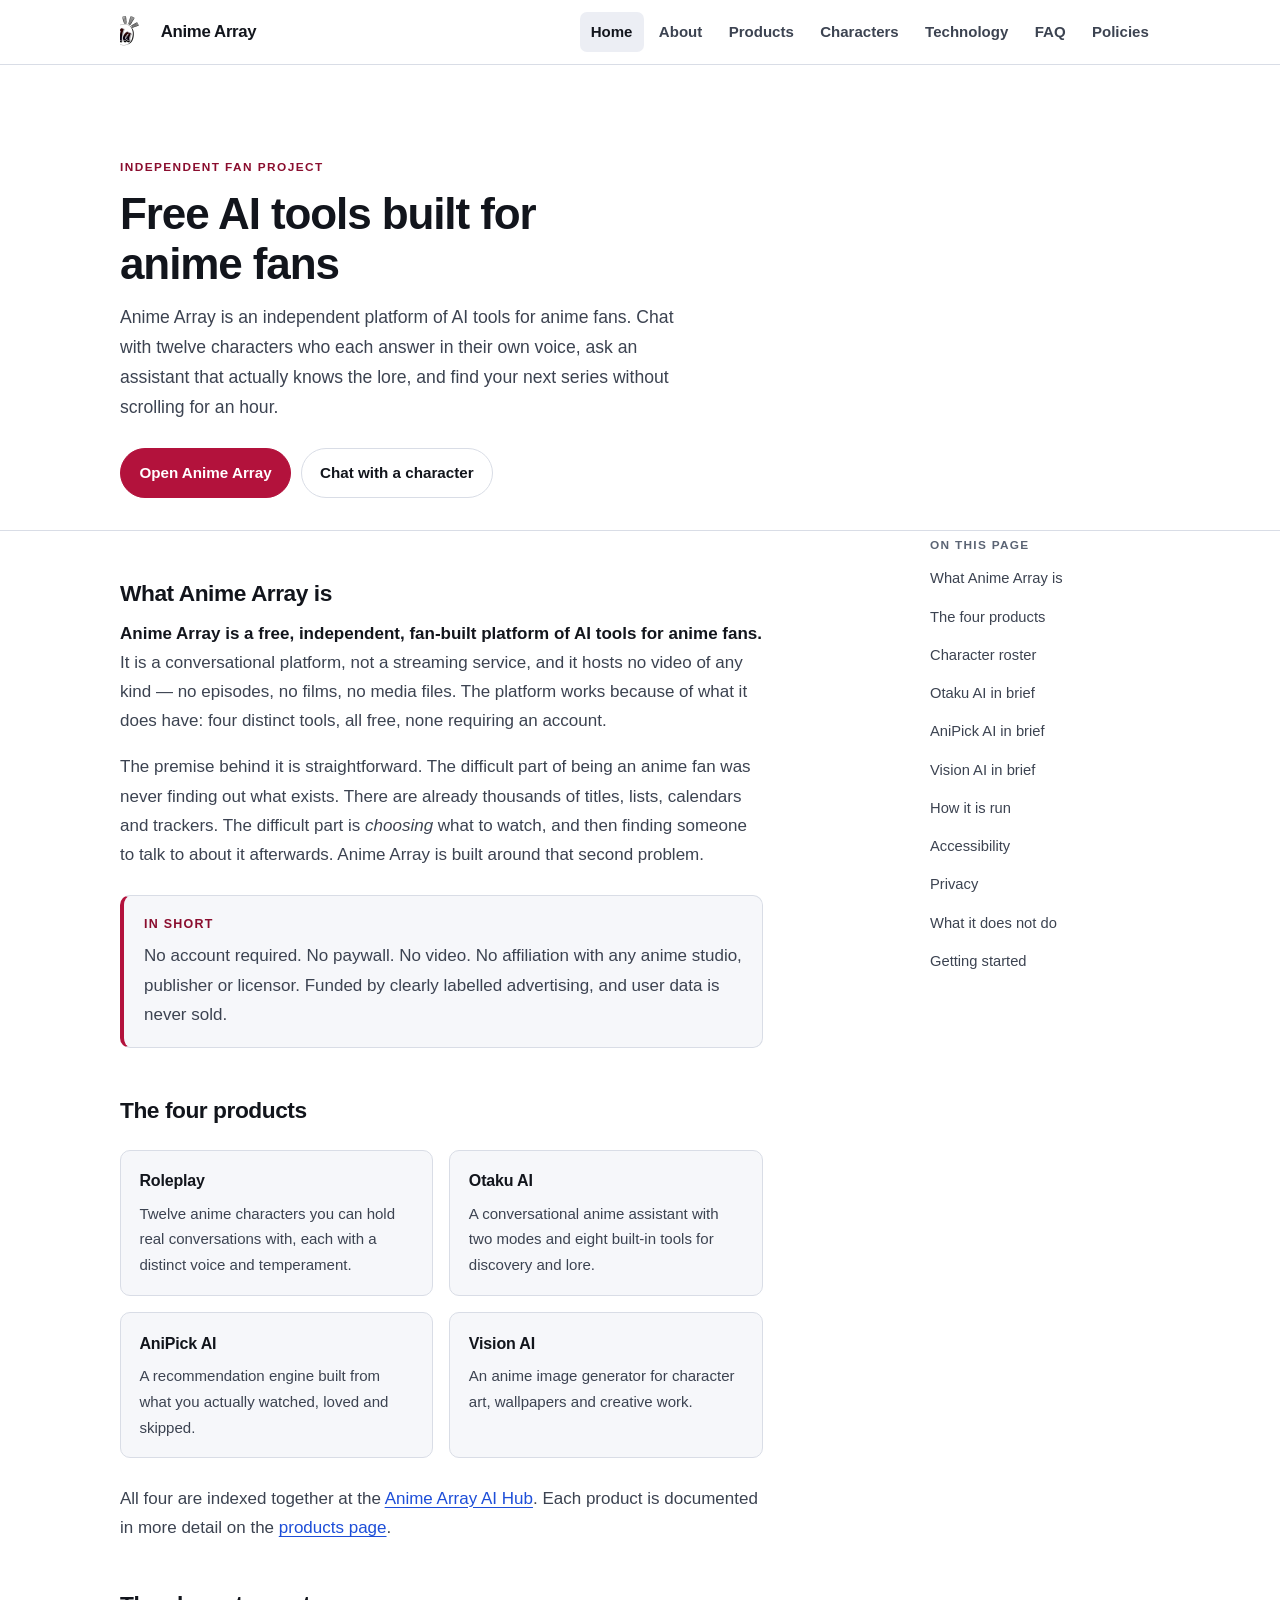
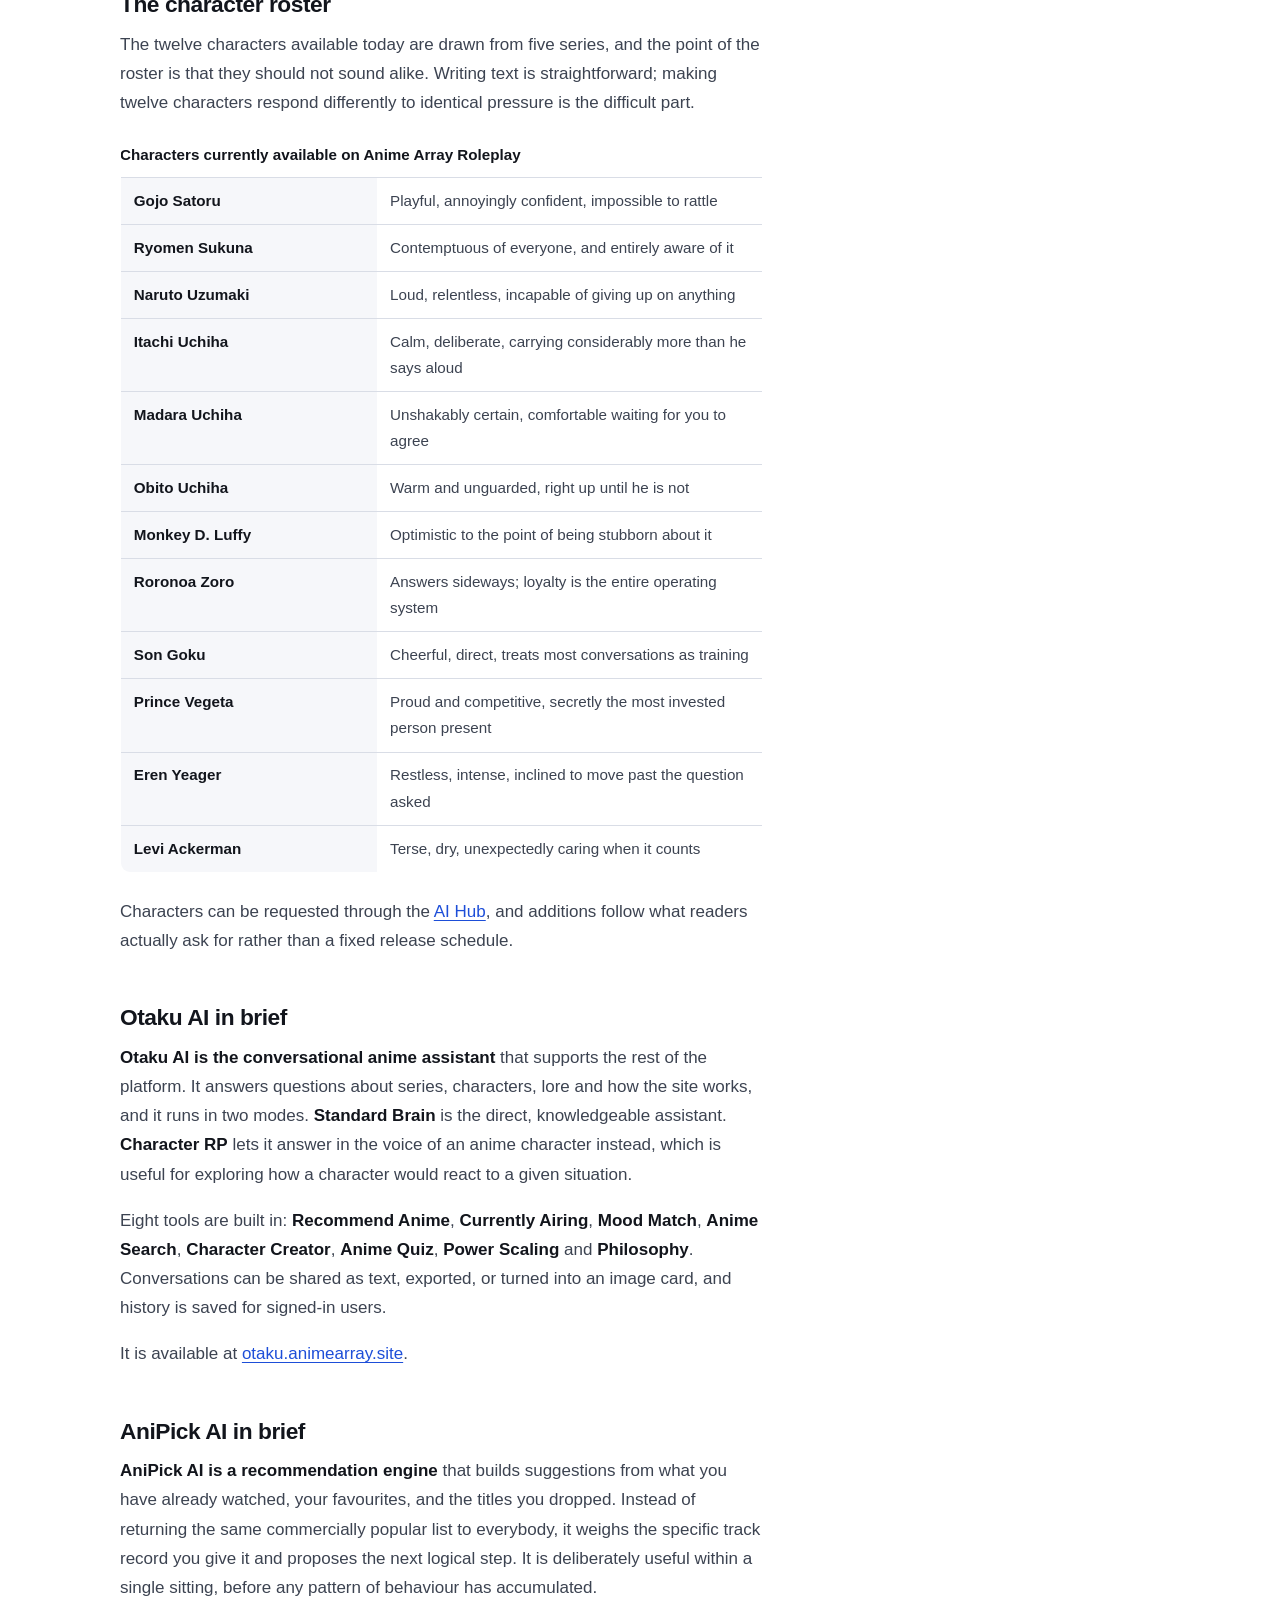
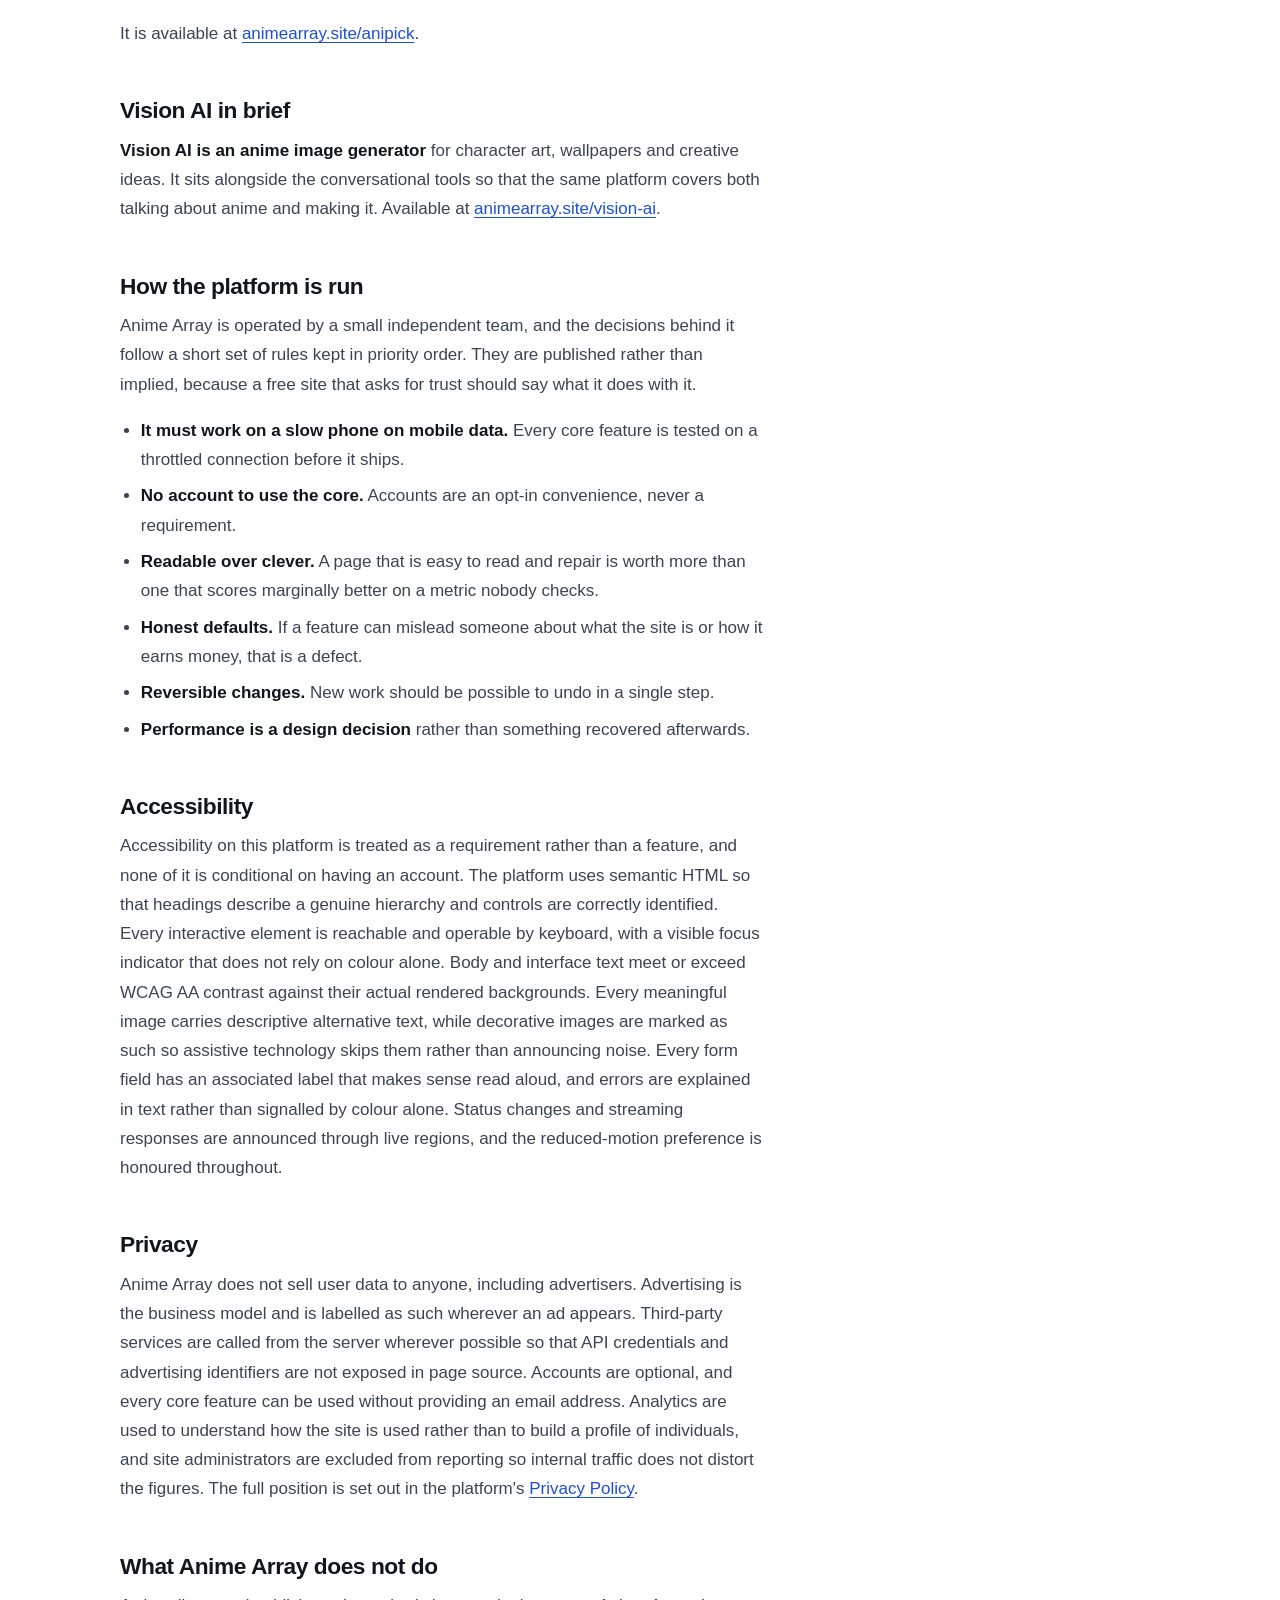
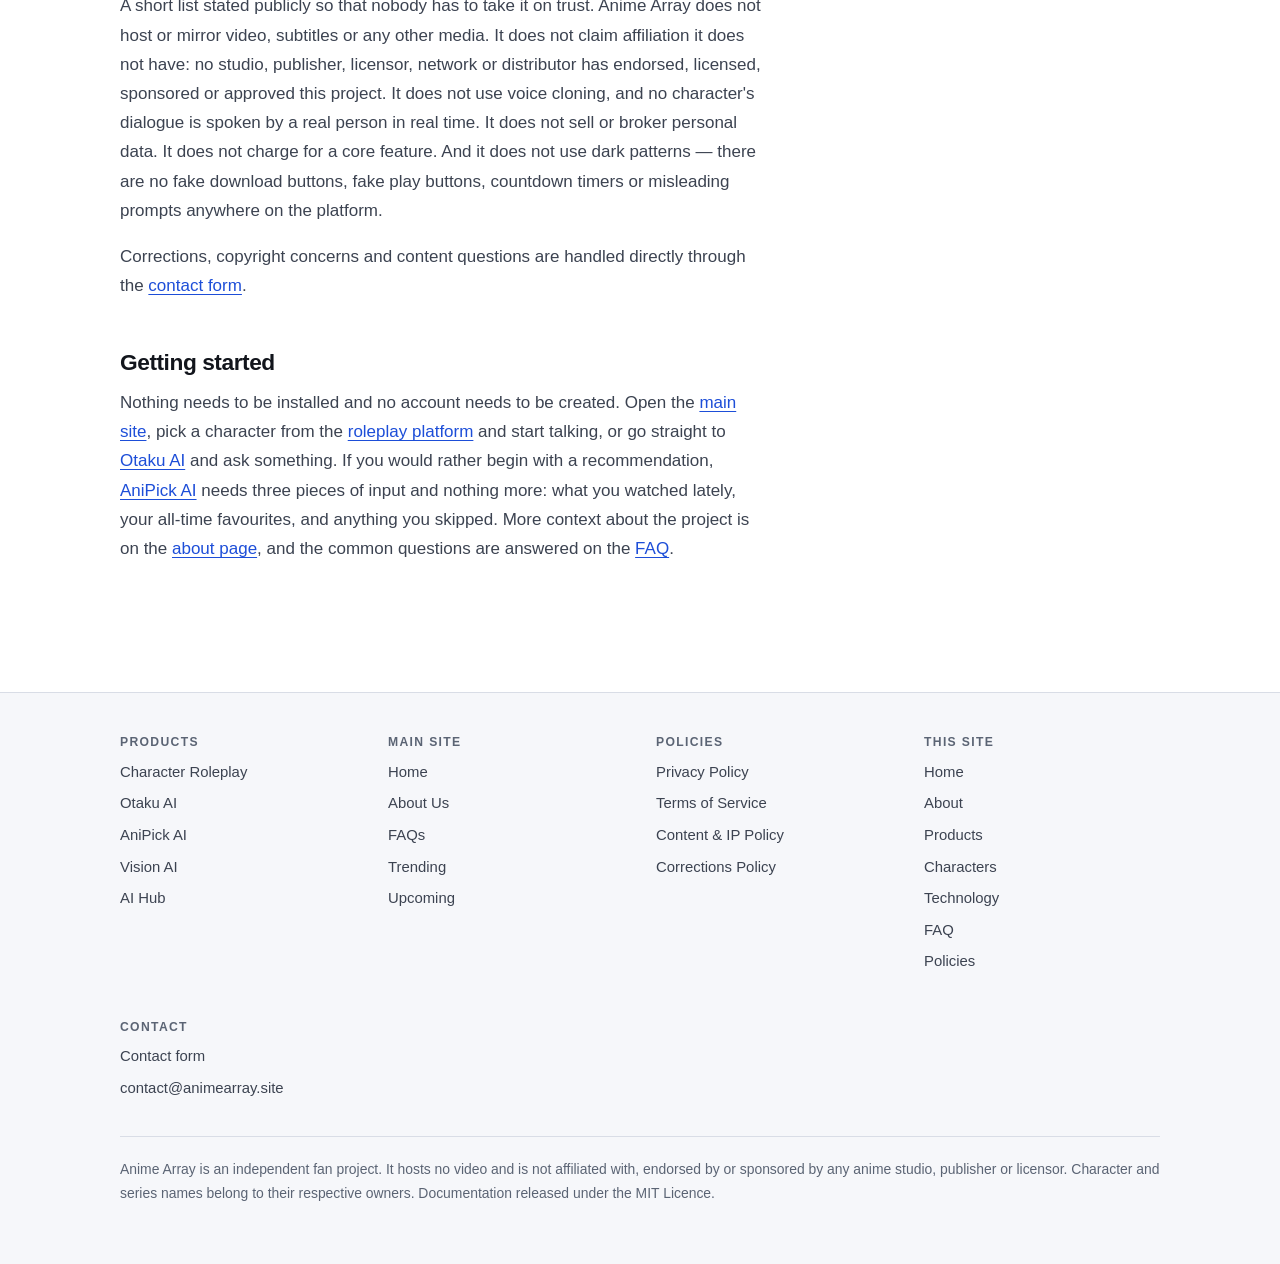
==== docs/index.html @ 50a2d4b9 "Use the Anime Array logo in the header and as the site icon The header previously used a CSS-drawn t" ====
<!DOCTYPE html>
<html lang="en">
<head>
<meta charset="utf-8">
<meta name="viewport" content="width=device-width, initial-scale=1">
<title>Anime Array — Free AI tools for anime fans | Chat, Discover, Create</title>
<meta name="description" content="Anime Array is a free platform of AI tools for anime fans. Chat with 12 characters in their own voice, ask Otaku AI about the lore, find your next series.">
<meta name="theme-color" content="#b3123c">
<link rel="canonical" href="https://muqeet-1138.github.io/Anime-Array/">

<meta property="og:type" content="website">
<meta property="og:site_name" content="Anime Array">
<meta property="og:title" content="Anime Array — Free AI tools for anime fans">
<meta property="og:description" content="Chat with 12 anime characters who answer in their own voice. An AI assistant that knows the lore. Free, no account required.">
<meta property="og:url" content="https://muqeet-1138.github.io/Anime-Array/">
<meta property="og:image" content="https://muqeet-1138.github.io/Anime-Array/assets/og-default.png">
<meta property="og:image:width" content="1200">
<meta property="og:image:height" content="630">
<meta property="og:image:type" content="image/png">
<meta property="og:image:alt" content="Anime Array — free AI tools for anime fans">
<meta name="twitter:image" content="https://muqeet-1138.github.io/Anime-Array/assets/og-default.png">
<meta name="twitter:image:alt" content="Anime Array — free AI tools for anime fans">
<meta property="og:locale" content="en_GB">

<meta name="twitter:card" content="summary_large_image">
<meta name="twitter:title" content="Anime Array — Free AI tools for anime fans">
<meta name="twitter:description" content="Chat with 12 anime characters who answer in their own voice. Free, no signup required.">

<link rel="icon" href="assets/favicon.ico" sizes="any">
<link rel="icon" type="image/png" sizes="32x32" href="assets/favicon-32.png">
<link rel="icon" type="image/png" sizes="16x16" href="assets/favicon-16.png">
<link rel="apple-touch-icon" sizes="180x180" href="assets/apple-touch-icon.png">
<link rel="stylesheet" href="assets/style.css">

<script type="application/ld+json">
{
  "@context": "https://schema.org",
  "@graph": [
    {
      "@type": "Organization",
      "@id": "https://animearray.site/#organization",
      "name": "Anime Array",
      "alternateName": "AnimeArray",
      "url": "https://animearray.site/",
      "description": "Independent fan-built platform of free AI tools for anime fans, including character roleplay, a conversational anime assistant, a recommendation engine and an anime image generator.",
      "email": "contact@animearray.site",
      "nonprofit": false,
      "foundingDate": "2026",
      "sameAs": [
        "https://animearray.site/",
        "https://roleplay.animearray.site/",
        "https://otaku.animearray.site/",
        "https://animearray.site/ai-hub/"
      ]
    },
    {
      "@type": "WebSite",
      "@id": "https://muqeet-1138.github.io/Anime-Array/#website",
      "url": "https://muqeet-1138.github.io/Anime-Array/",
      "name": "Anime Array",
      "inLanguage": "en-GB",
      "publisher": { "@id": "https://animearray.site/#organization" },
      "potentialAction": {
        "@type": "SearchAction",
        "target": { "@type": "EntryPoint", "urlTemplate": "https://animearray.site/?s={search_term_string}" },
        "query-input": "required name=search_term_string"
      }
    },
    {
      "@type": "SoftwareApplication",
      "@id": "https://muqeet-1138.github.io/Anime-Array/#app",
      "name": "Anime Array",
      "applicationCategory": "MultimediaApplication",
      "operatingSystem": "Any modern web browser",
      "url": "https://animearray.site/",
      "publisher": { "@id": "https://animearray.site/#organization" },
      "offers": { "@type": "Offer", "price": "0", "priceCurrency": "USD" },
      "featureList": [
        "Character roleplay with 12 characters",
        "Otaku AI conversational assistant",
        "AniPick AI recommendation engine",
        "Vision AI image generator",
        "No account required",
        "Free to use"
      ]
    },
    {
      "@type": "FAQPage",
      "@id": "https://muqeet-1138.github.io/Anime-Array/#faq",
      "mainEntity": [
        {
          "@type": "Question",
          "name": "What is Anime Array?",
          "acceptedAnswer": {
            "@type": "Answer",
            "text": "Anime Array is an independent, fan-built platform of free AI tools for anime fans. It is a conversational platform rather than a streaming service and hosts no video. Its products are character roleplay, the Otaku AI assistant, the AniPick recommendation engine and the Vision AI image generator."
          }
        },
        {
          "@type": "Question",
          "name": "Is Anime Array free?",
          "acceptedAnswer": {
            "@type": "Answer",
            "text": "Yes. Every core feature is free and no account is required. The site is funded entirely by clearly labelled advertising, with no subscription and no sale of user data."
          }
        },
        {
          "@type": "Question",
          "name": "Does Anime Array host anime or stream video?",
          "acceptedAnswer": {
            "@type": "Answer",
            "text": "No. Anime Array hosts no episodes, films, subtitles or other media files. It is a discovery and conversation platform, not a broadcaster."
          }
        },
        {
          "@type": "Question",
          "name": "Is Anime Array affiliated with any anime studio?",
          "acceptedAnswer": {
            "@type": "Answer",
            "text": "No. Anime Array is an independent fan project with no endorsement, sponsorship or licence from any studio, publisher, licensor or rights holder. Character and series names are used only to identify the source material the characters are inspired by."
          }
        },
        {
          "@type": "Question",
          "name": "How many characters can I chat with?",
          "acceptedAnswer": {
            "@type": "Answer",
            "text": "Twelve characters are currently available, drawn from Jujutsu Kaisen, Naruto, Dragon Ball, One Piece and Attack on Titan. Each has a distinct voice and temperament, and more are added based on reader requests."
          }
        }
      ]
    }
  ]
}
</script>
</head>
<body>
<a class="skip" href="#main">Skip to content</a>

<header class="site">
  <div class="wrap bar">
    <a class="brand" href="index.html">
      <img class="mark" src="assets/logo-128.png" alt="" width="32" height="32" decoding="async">
      <span>Anime Array</span>
    </a>
    <nav class="site" aria-label="Primary">
      <a href="index.html" aria-current="page">Home</a>
      <a href="about.html">About</a>
      <a href="products.html">Products</a>
      <a href="characters.html">Characters</a>
      <a href="technology.html">Technology</a>
      <a href="faq.html">FAQ</a>
      <a href="policies.html">Policies</a>
    </nav>
  </div>
</header>

<main id="main">
  <section class="hero">
    <div class="wrap">
      <p class="eyebrow">Independent fan project</p>
      <h1>Free AI tools built for anime fans</h1>
      <p class="lede">Anime Array is an independent platform of AI tools for anime fans. Chat with twelve characters who each answer in their own voice, ask an assistant that actually knows the lore, and find your next series without scrolling for an hour.</p>
      <div class="cta">
        <a class="btn" href="https://animearray.site/">Open Anime Array</a>
        <a class="btn ghost" href="https://roleplay.animearray.site/">Chat with a character</a>
      </div>
    </div>
  </section>

  <div class="wrap">
    <div class="layout">
      <article>

        <h2 id="what">What Anime Array is</h2>
        <p><strong>Anime Array is a free, independent, fan-built platform of AI tools for anime fans.</strong> It is a conversational platform, not a streaming service, and it hosts no video of any kind — no episodes, no films, no media files. The platform works because of what it does have: four distinct tools, all free, none requiring an account.</p>
        <p>The premise behind it is straightforward. The difficult part of being an anime fan was never finding out what exists. There are already thousands of titles, lists, calendars and trackers. The difficult part is <em>choosing</em> what to watch, and then finding someone to talk to about it afterwards. Anime Array is built around that second problem.</p>

        <div class="callout">
          <span class="label">In short</span>
          <p>No account required. No paywall. No video. No affiliation with any anime studio, publisher or licensor. Funded by clearly labelled advertising, and user data is never sold.</p>
        </div>

        <h2 id="products">The four products</h2>
        <div class="cards">
          <div class="card">
            <h3>Roleplay</h3>
            <p>Twelve anime characters you can hold real conversations with, each with a distinct voice and temperament.</p>
          </div>
          <div class="card">
            <h3>Otaku AI</h3>
            <p>A conversational anime assistant with two modes and eight built-in tools for discovery and lore.</p>
          </div>
          <div class="card">
            <h3>AniPick AI</h3>
            <p>A recommendation engine built from what you actually watched, loved and skipped.</p>
          </div>
          <div class="card">
            <h3>Vision AI</h3>
            <p>An anime image generator for character art, wallpapers and creative work.</p>
          </div>
        </div>
        <p>All four are indexed together at the <a href="https://animearray.site/ai-hub/">Anime Array AI Hub</a>. Each product is documented in more detail on the <a href="products.html">products page</a>.</p>

        <h2 id="characters">The character roster</h2>
        <p>The twelve characters available today are drawn from five series, and the point of the roster is that they should not sound alike. Writing text is straightforward; making twelve characters respond differently to identical pressure is the difficult part.</p>
        <table class="facts">
          <caption>Characters currently available on Anime Array Roleplay</caption>
          <tbody>
            <tr><th scope="row">Gojo Satoru</th><td>Playful, annoyingly confident, impossible to rattle</td></tr>
            <tr><th scope="row">Ryomen Sukuna</th><td>Contemptuous of everyone, and entirely aware of it</td></tr>
            <tr><th scope="row">Naruto Uzumaki</th><td>Loud, relentless, incapable of giving up on anything</td></tr>
            <tr><th scope="row">Itachi Uchiha</th><td>Calm, deliberate, carrying considerably more than he says aloud</td></tr>
            <tr><th scope="row">Madara Uchiha</th><td>Unshakably certain, comfortable waiting for you to agree</td></tr>
            <tr><th scope="row">Obito Uchiha</th><td>Warm and unguarded, right up until he is not</td></tr>
            <tr><th scope="row">Monkey D. Luffy</th><td>Optimistic to the point of being stubborn about it</td></tr>
            <tr><th scope="row">Roronoa Zoro</th><td>Answers sideways; loyalty is the entire operating system</td></tr>
            <tr><th scope="row">Son Goku</th><td>Cheerful, direct, treats most conversations as training</td></tr>
            <tr><th scope="row">Prince Vegeta</th><td>Proud and competitive, secretly the most invested person present</td></tr>
            <tr><th scope="row">Eren Yeager</th><td>Restless, intense, inclined to move past the question asked</td></tr>
            <tr><th scope="row">Levi Ackerman</th><td>Terse, dry, unexpectedly caring when it counts</td></tr>
          </tbody>
        </table>
        <p>Characters can be requested through the <a href="https://animearray.site/ai-hub/">AI Hub</a>, and additions follow what readers actually ask for rather than a fixed release schedule.</p>

        <h2 id="otaku">Otaku AI in brief</h2>
        <p><strong>Otaku AI is the conversational anime assistant</strong> that supports the rest of the platform. It answers questions about series, characters, lore and how the site works, and it runs in two modes. <strong>Standard Brain</strong> is the direct, knowledgeable assistant. <strong>Character RP</strong> lets it answer in the voice of an anime character instead, which is useful for exploring how a character would react to a given situation.</p>
        <p>Eight tools are built in: <strong>Recommend Anime</strong>, <strong>Currently Airing</strong>, <strong>Mood Match</strong>, <strong>Anime Search</strong>, <strong>Character Creator</strong>, <strong>Anime Quiz</strong>, <strong>Power Scaling</strong> and <strong>Philosophy</strong>. Conversations can be shared as text, exported, or turned into an image card, and history is saved for signed-in users.</p>
        <p>It is available at <a href="https://otaku.animearray.site/">otaku.animearray.site</a>.</p>

        <h2 id="anipick">AniPick AI in brief</h2>
        <p><strong>AniPick AI is a recommendation engine</strong> that builds suggestions from what you have already watched, your favourites, and the titles you dropped. Instead of returning the same commercially popular list to everybody, it weighs the specific track record you give it and proposes the next logical step. It is deliberately useful within a single sitting, before any pattern of behaviour has accumulated.</p>
        <p>It is available at <a href="https://animearray.site/anipick/">animearray.site/anipick</a>.</p>

        <h2 id="vision">Vision AI in brief</h2>
        <p><strong>Vision AI is an anime image generator</strong> for character art, wallpapers and creative ideas. It sits alongside the conversational tools so that the same platform covers both talking about anime and making it. Available at <a href="https://animearray.site/vision-ai/">animearray.site/vision-ai</a>.</p>

        <h2 id="principles">How the platform is run</h2>
        <p>Anime Array is operated by a small independent team, and the decisions behind it follow a short set of rules kept in priority order. They are published rather than implied, because a free site that asks for trust should say what it does with it.</p>
        <ul>
          <li><strong>It must work on a slow phone on mobile data.</strong> Every core feature is tested on a throttled connection before it ships.</li>
          <li><strong>No account to use the core.</strong> Accounts are an opt-in convenience, never a requirement.</li>
          <li><strong>Readable over clever.</strong> A page that is easy to read and repair is worth more than one that scores marginally better on a metric nobody checks.</li>
          <li><strong>Honest defaults.</strong> If a feature can mislead someone about what the site is or how it earns money, that is a defect.</li>
          <li><strong>Reversible changes.</strong> New work should be possible to undo in a single step.</li>
          <li><strong>Performance is a design decision</strong> rather than something recovered afterwards.</li>
        </ul>

        <h2 id="accessibility">Accessibility</h2>
        <p>Accessibility on this platform is treated as a requirement rather than a feature, and none of it is conditional on having an account. The platform uses semantic HTML so that headings describe a genuine hierarchy and controls are correctly identified. Every interactive element is reachable and operable by keyboard, with a visible focus indicator that does not rely on colour alone. Body and interface text meet or exceed WCAG AA contrast against their actual rendered backgrounds. Every meaningful image carries descriptive alternative text, while decorative images are marked as such so assistive technology skips them rather than announcing noise. Every form field has an associated label that makes sense read aloud, and errors are explained in text rather than signalled by colour alone. Status changes and streaming responses are announced through live regions, and the reduced-motion preference is honoured throughout.</p>

        <h2 id="privacy">Privacy</h2>
        <p>Anime Array does not sell user data to anyone, including advertisers. Advertising is the business model and is labelled as such wherever an ad appears. Third-party services are called from the server wherever possible so that API credentials and advertising identifiers are not exposed in page source. Accounts are optional, and every core feature can be used without providing an email address. Analytics are used to understand how the site is used rather than to build a profile of individuals, and site administrators are excluded from reporting so internal traffic does not distort the figures. The full position is set out in the platform's <a href="https://animearray.site/privacy-policy/">Privacy Policy</a>.</p>

        <h2 id="not">What Anime Array does not do</h2>
        <p>A short list stated publicly so that nobody has to take it on trust. Anime Array does not host or mirror video, subtitles or any other media. It does not claim affiliation it does not have: no studio, publisher, licensor, network or distributor has endorsed, licensed, sponsored or approved this project. It does not use voice cloning, and no character's dialogue is spoken by a real person in real time. It does not sell or broker personal data. It does not charge for a core feature. And it does not use dark patterns — there are no fake download buttons, fake play buttons, countdown timers or misleading prompts anywhere on the platform.</p>
        <p>Corrections, copyright concerns and content questions are handled directly through the <a href="https://animearray.site/contact-us/">contact form</a>.</p>

        <h2 id="start">Getting started</h2>
        <p>Nothing needs to be installed and no account needs to be created. Open the <a href="https://animearray.site/">main site</a>, pick a character from the <a href="https://roleplay.animearray.site/">roleplay platform</a> and start talking, or go straight to <a href="https://otaku.animearray.site/">Otaku AI</a> and ask something. If you would rather begin with a recommendation, <a href="https://animearray.site/anipick/">AniPick AI</a> needs three pieces of input and nothing more: what you watched lately, your all-time favourites, and anything you skipped. More context about the project is on the <a href="about.html">about page</a>, and the common questions are answered on the <a href="faq.html">FAQ</a>.</p>

      </article>

      <aside>
        <nav class="toc" aria-label="On this page">
          <h2>On this page</h2>
          <ol>
            <li><a href="#what">What Anime Array is</a></li>
            <li><a href="#products">The four products</a></li>
            <li><a href="#characters">Character roster</a></li>
            <li><a href="#otaku">Otaku AI in brief</a></li>
            <li><a href="#anipick">AniPick AI in brief</a></li>
            <li><a href="#vision">Vision AI in brief</a></li>
            <li><a href="#principles">How it is run</a></li>
            <li><a href="#accessibility">Accessibility</a></li>
            <li><a href="#privacy">Privacy</a></li>
            <li><a href="#not">What it does not do</a></li>
            <li><a href="#start">Getting started</a></li>
          </ol>
        </nav>
      </aside>
    </div>
  </div>
</main>

<footer class="site">
  <div class="wrap">
    <div class="cols">
      <div>
        <h2>Products</h2>
        <ul>
          <li><a href="https://roleplay.animearray.site/">Character Roleplay</a></li>
          <li><a href="https://otaku.animearray.site/">Otaku AI</a></li>
          <li><a href="https://animearray.site/anipick/">AniPick AI</a></li>
          <li><a href="https://animearray.site/vision-ai/">Vision AI</a></li>
          <li><a href="https://animearray.site/ai-hub/">AI Hub</a></li>
        </ul>
      </div>
      <div>
        <h2>Main site</h2>
        <ul>
          <li><a href="https://animearray.site/">Home</a></li>
          <li><a href="https://animearray.site/about-us/">About Us</a></li>
          <li><a href="https://animearray.site/faqs/">FAQs</a></li>
          <li><a href="https://animearray.site/trending/">Trending</a></li>
          <li><a href="https://animearray.site/upcoming/">Upcoming</a></li>
        </ul>
      </div>
      <div>
        <h2>Policies</h2>
        <ul>
          <li><a href="https://animearray.site/privacy-policy/">Privacy Policy</a></li>
          <li><a href="https://animearray.site/terms-of-service/">Terms of Service</a></li>
          <li><a href="policies.html">Content &amp; IP Policy</a></li>
          <li><a href="https://animearray.site/editorial-guidelines-and-corrections-policy/">Corrections Policy</a></li>
        </ul>
      </div>
      <div>
        <h2>This site</h2>
        <ul>
          <li><a href="index.html">Home</a></li>
          <li><a href="about.html">About</a></li>
          <li><a href="products.html">Products</a></li>
          <li><a href="characters.html">Characters</a></li>
          <li><a href="technology.html">Technology</a></li>
          <li><a href="faq.html">FAQ</a></li>
          <li><a href="policies.html">Policies</a></li>
        </ul>
      </div>
      <div>
        <h2>Contact</h2>
        <ul>
          <li><a href="https://animearray.site/contact-us/">Contact form</a></li>
          <li><a href="mailto:contact@animearray.site">contact@animearray.site</a></li>
        </ul>
      </div>
    </div>
    <p class="legal">Anime Array is an independent fan project. It hosts no video and is not affiliated with, endorsed by or sponsored by any anime studio, publisher or licensor. Character and series names belong to their respective owners. Documentation released under the MIT Licence.</p>
  </div>
</footer>
</body>
</html>
---- docs/assets/style.css ----
/* Anime Array documentation site
   Single stylesheet, no framework, no build step.
   Colours meet WCAG AA contrast against their own backgrounds. */

:root {
  --ink: #12151c;
  --ink-2: #3c4351;
  --ink-3: #5b6474;
  --paper: #ffffff;
  --paper-2: #f6f7fa;
  --paper-3: #eceef4;
  --line: #d9dde6;
  --brand: #b3123c;
  --brand-ink: #8a0d2e;
  --accent: #1d4ed8;
  --radius: 10px;
  --measure: 68ch;
  --shell: 1080px;
}

@media (prefers-color-scheme: dark) {
  :root {
    --ink: #eef1f6;
    --ink-2: #c2c9d6;
    --ink-3: #9aa3b4;
    --paper: #10131a;
    --paper-2: #171b24;
    --paper-3: #1f2430;
    --line: #2c3342;
    --brand: #ff6b8a;
    --brand-ink: #ff9bad;
    --accent: #8fb0ff;
  }
}

* { box-sizing: border-box; }

html {
  scroll-behavior: smooth;
  scroll-padding-top: 5rem;
  -webkit-text-size-adjust: 100%;
}

@media (prefers-reduced-motion: reduce) {
  html { scroll-behavior: auto; }
  *, *::before, *::after {
    animation-duration: .001ms !important;
    transition-duration: .001ms !important;
  }
}

body {
  margin: 0;
  background: var(--paper);
  color: var(--ink);
  font: 17px/1.72 -apple-system, BlinkMacSystemFont, "Segoe UI", Roboto,
        "Helvetica Neue", Arial, sans-serif;
  font-synthesis-weight: none;
  -webkit-font-smoothing: antialiased;
}

.wrap { max-width: var(--shell); margin-inline: auto; padding-inline: 1.25rem; }

.skip {
  position: absolute; left: -9999px; top: 0;
  background: var(--ink); color: var(--paper);
  padding: .75rem 1rem; z-index: 100; border-radius: 0 0 var(--radius) 0;
}
.skip:focus { left: 0; }

a { color: var(--accent); text-underline-offset: 3px; }
a:hover { text-decoration-thickness: 2px; }

:focus-visible {
  outline: 3px solid var(--accent);
  outline-offset: 2px;
  border-radius: 4px;
}

/* ---------- header ---------- */

header.site {
  border-bottom: 1px solid var(--line);
  background: var(--paper);
  position: sticky; top: 0; z-index: 20;
}

header.site .bar {
  display: flex; align-items: center; gap: 1rem;
  min-height: 64px; flex-wrap: wrap;
}

.brand {
  display: inline-flex; align-items: center; gap: .55rem;
  font-weight: 800; letter-spacing: -.02em; text-decoration: none;
  color: var(--ink); font-size: 1.05rem;
}
/* The real logo mark. The artwork carries its own circular shape and white
   fill, so no background or rounding is applied here - doing either would
   crop or box it. The logo is already sized generously enough that the white
   circle merges into the white header rather than floating on it. */
.brand .mark {
  width: 32px; height: 32px;
  flex: 0 0 auto;
  display: block;
}

/* On dark surfaces the logo's white disc would glare. A subtle dark plate
   keeps the disc from blowing out against the inverted header. */
@media (prefers-color-scheme: dark) {
  .brand .mark {
    background: var(--paper-2);
    border-radius: 50%;
    padding: 1px;
  }
}

nav.site { margin-left: auto; display: flex; gap: .25rem; flex-wrap: wrap; }
nav.site a {
  color: var(--ink-2); text-decoration: none; font-weight: 600;
  font-size: .94rem; padding: .45rem .7rem; border-radius: 7px;
}
nav.site a:hover { background: var(--paper-2); color: var(--ink); }
nav.site a[aria-current="page"] { color: var(--ink); background: var(--paper-3); }

/* ---------- hero ---------- */

.hero { padding: 3.25rem 0 2rem; border-bottom: 1px solid var(--line); }
.eyebrow {
  text-transform: uppercase; letter-spacing: .12em; font-weight: 700;
  font-size: .74rem; color: var(--brand-ink); margin: 0 0 .7rem;
}
h1 {
  font-size: clamp(1.9rem, 4.6vw, 2.75rem);
  line-height: 1.14; letter-spacing: -.025em;
  margin: 0 0 .8rem; max-width: 22ch;
}
.lede { font-size: 1.1rem; color: var(--ink-2); max-width: 58ch; margin: 0; }

.cta { display: flex; gap: .6rem; flex-wrap: wrap; margin-top: 1.6rem; }
.btn {
  display: inline-block; padding: .68rem 1.15rem; border-radius: 999px;
  font-weight: 700; font-size: .95rem; text-decoration: none;
  border: 1.5px solid var(--brand); background: var(--brand); color: #fff;
}
.btn:hover { background: var(--brand-ink); border-color: var(--brand-ink); }
.btn.ghost { background: transparent; color: var(--ink); border-color: var(--line); }
.btn.ghost:hover { background: var(--paper-2); border-color: var(--ink-3); }

/* ---------- content ---------- */

main { padding: 2.5rem 0 4rem; }
.layout { display: grid; grid-template-columns: minmax(0,1fr) 230px; gap: 3rem; }
@media (max-width: 900px) { .layout { grid-template-columns: 1fr; } aside { display: none; } }

article { max-width: var(--measure); }

h2 {
  font-size: 1.42rem; letter-spacing: -.02em; line-height: 1.25;
  margin: 2.6rem 0 .7rem; padding-top: .4rem;
}
h3 { font-size: 1.09rem; margin: 1.9rem 0 .5rem; letter-spacing: -.01em; }
p, li { color: var(--ink-2); }
p { margin: 0 0 1.05rem; }
article strong { color: var(--ink); }

ul, ol { margin: 0 0 1.15rem; padding-left: 1.3rem; }
li { margin-bottom: .45rem; }

code {
  font-family: ui-monospace, SFMono-Regular, Menlo, Consolas, monospace;
  font-size: .87em; background: var(--paper-2);
  border: 1px solid var(--line); border-radius: 5px; padding: .1em .38em;
  color: var(--ink);
}

/* ---------- components ---------- */

.callout {
  background: var(--paper-2); border: 1px solid var(--line);
  border-left: 4px solid var(--brand);
  border-radius: var(--radius); padding: 1.1rem 1.25rem; margin: 1.6rem 0;
}
.callout p:last-child { margin-bottom: 0; }
.callout .label {
  display: block; font-weight: 800; font-size: .78rem;
  text-transform: uppercase; letter-spacing: .1em;
  color: var(--brand-ink); margin-bottom: .4rem;
}

.facts {
  width: 100%; border-collapse: collapse; margin: 1.5rem 0;
  font-size: .95rem; border: 1px solid var(--line); border-radius: var(--radius);
  overflow: hidden;
}
.facts caption {
  text-align: left; font-weight: 700; color: var(--ink);
  padding-bottom: .6rem; font-size: .95rem;
}
.facts th, .facts td {
  border-bottom: 1px solid var(--line); padding: .62rem .8rem; text-align: left;
  vertical-align: top;
}
.facts th { background: var(--paper-2); color: var(--ink); width: 40%; font-weight: 650; }
.facts td { color: var(--ink-2); }
.facts tr:last-child th, .facts tr:last-child td { border-bottom: 0; }

.cards { display: grid; gap: 1rem; grid-template-columns: repeat(auto-fit, minmax(230px, 1fr)); margin: 1.6rem 0; }
.card {
  border: 1px solid var(--line); border-radius: var(--radius);
  padding: 1.05rem 1.15rem; background: var(--paper-2);
}
.card h3 { margin: 0 0 .35rem; font-size: 1rem; }
.card p { margin: 0; font-size: .94rem; }

dl.faq { margin: 1.4rem 0; }
dl.faq dt { font-weight: 700; color: var(--ink); margin-top: 1.35rem; }
dl.faq dd { margin: .35rem 0 0; color: var(--ink-2); }

aside nav.toc { position: sticky; top: 5rem; font-size: .92rem; }
aside nav.toc h2 {
  font-size: .74rem; text-transform: uppercase; letter-spacing: .11em;
  color: var(--ink-3); margin: 0 0 .7rem;
}
aside nav.toc ol { list-style: none; padding: 0; margin: 0; }
aside nav.toc li { margin-bottom: .45rem; }
aside nav.toc a { color: var(--ink-2); text-decoration: none; display: block; padding: .18rem 0; }
aside nav.toc a:hover { color: var(--accent); text-decoration: underline; }

/* ---------- footer ---------- */

footer.site {
  border-top: 1px solid var(--line); background: var(--paper-2);
  padding: 2.2rem 0 2.6rem; margin-top: 3rem; font-size: .93rem;
}
footer.site .cols {
  display: grid; gap: 2rem;
  grid-template-columns: repeat(auto-fit, minmax(190px, 1fr));
}
footer.site h2 {
  font-size: .76rem; text-transform: uppercase; letter-spacing: .11em;
  color: var(--ink-3); margin: 0 0 .6rem;
}
footer.site ul { list-style: none; padding: 0; margin: 0; }
footer.site li { margin-bottom: .38rem; }
footer.site a { color: var(--ink-2); text-decoration: none; }
footer.site a:hover { color: var(--accent); text-decoration: underline; }
footer.site .legal {
  margin-top: 1.8rem; padding-top: 1.3rem; border-top: 1px solid var(--line);
  color: var(--ink-3); font-size: .87rem;
}

@media print {
  header.site, aside, .cta { display: none; }
  body { font-size: 11pt; }
}
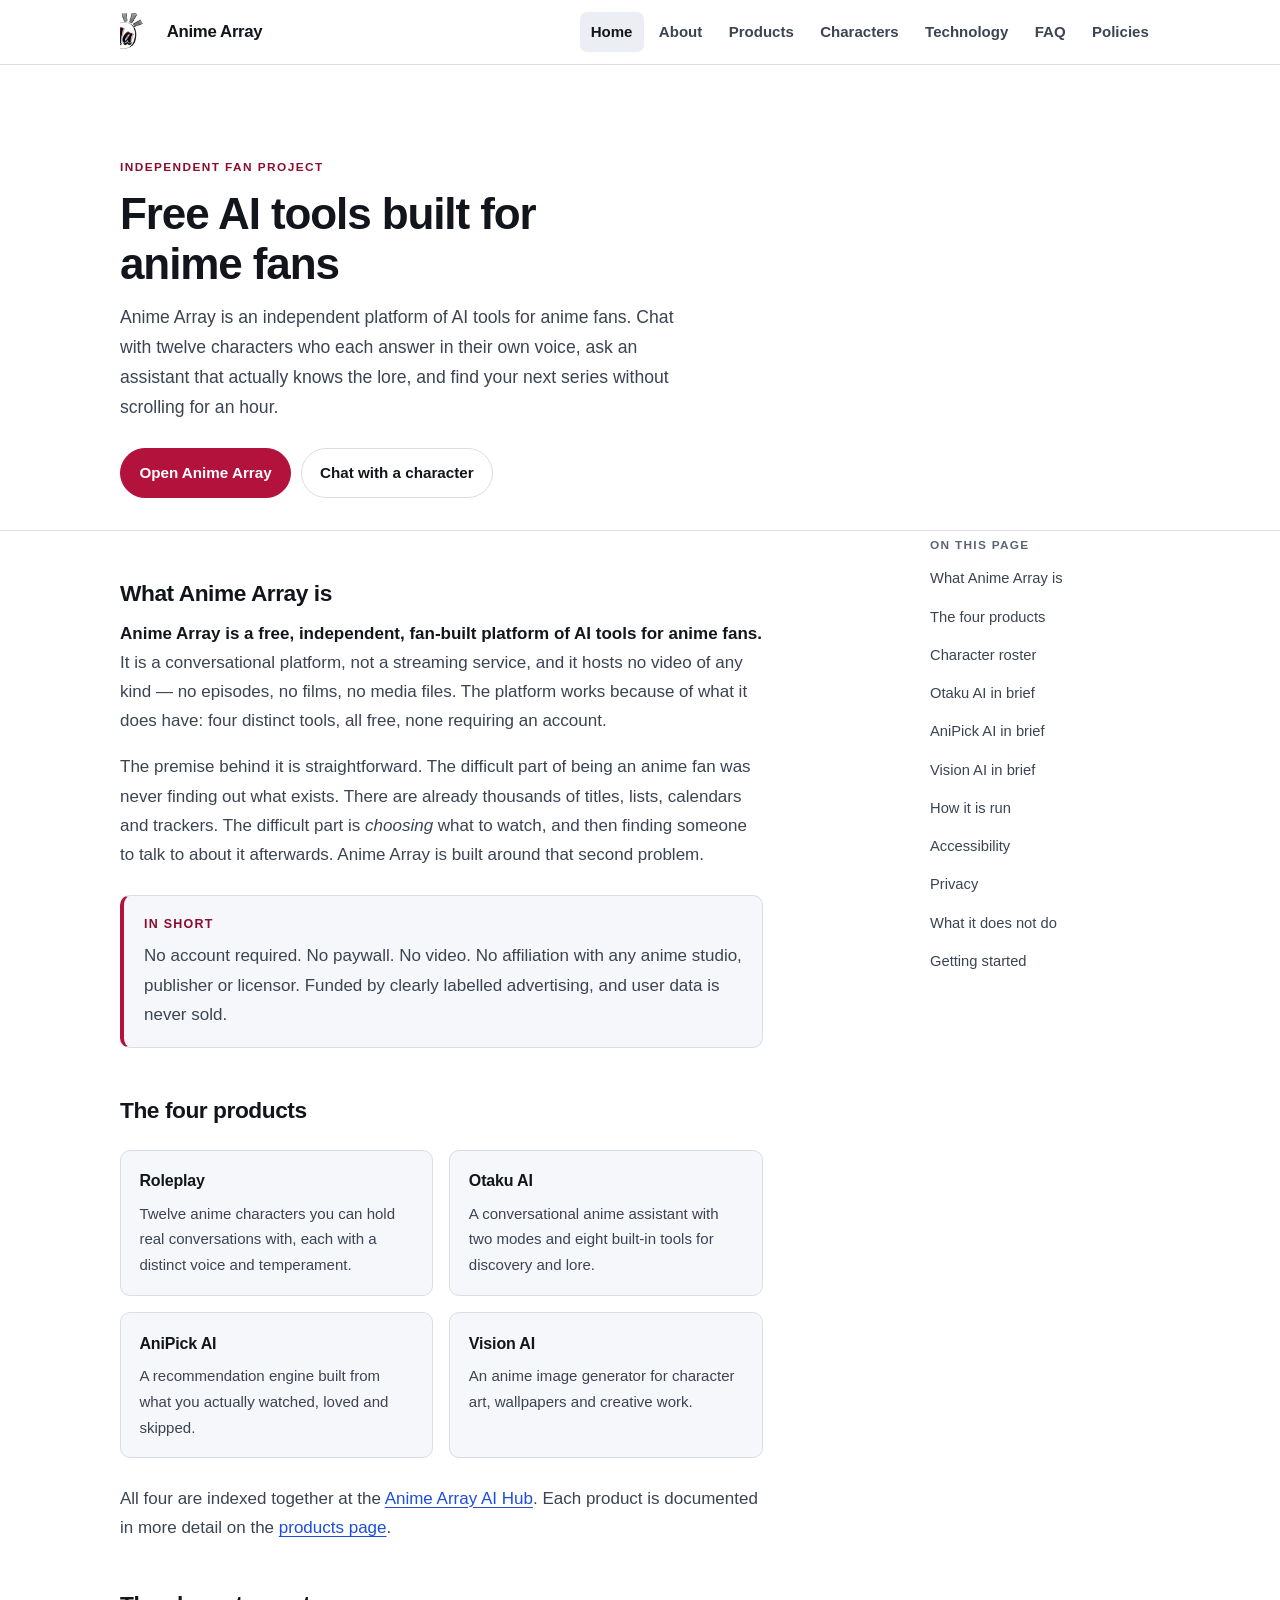
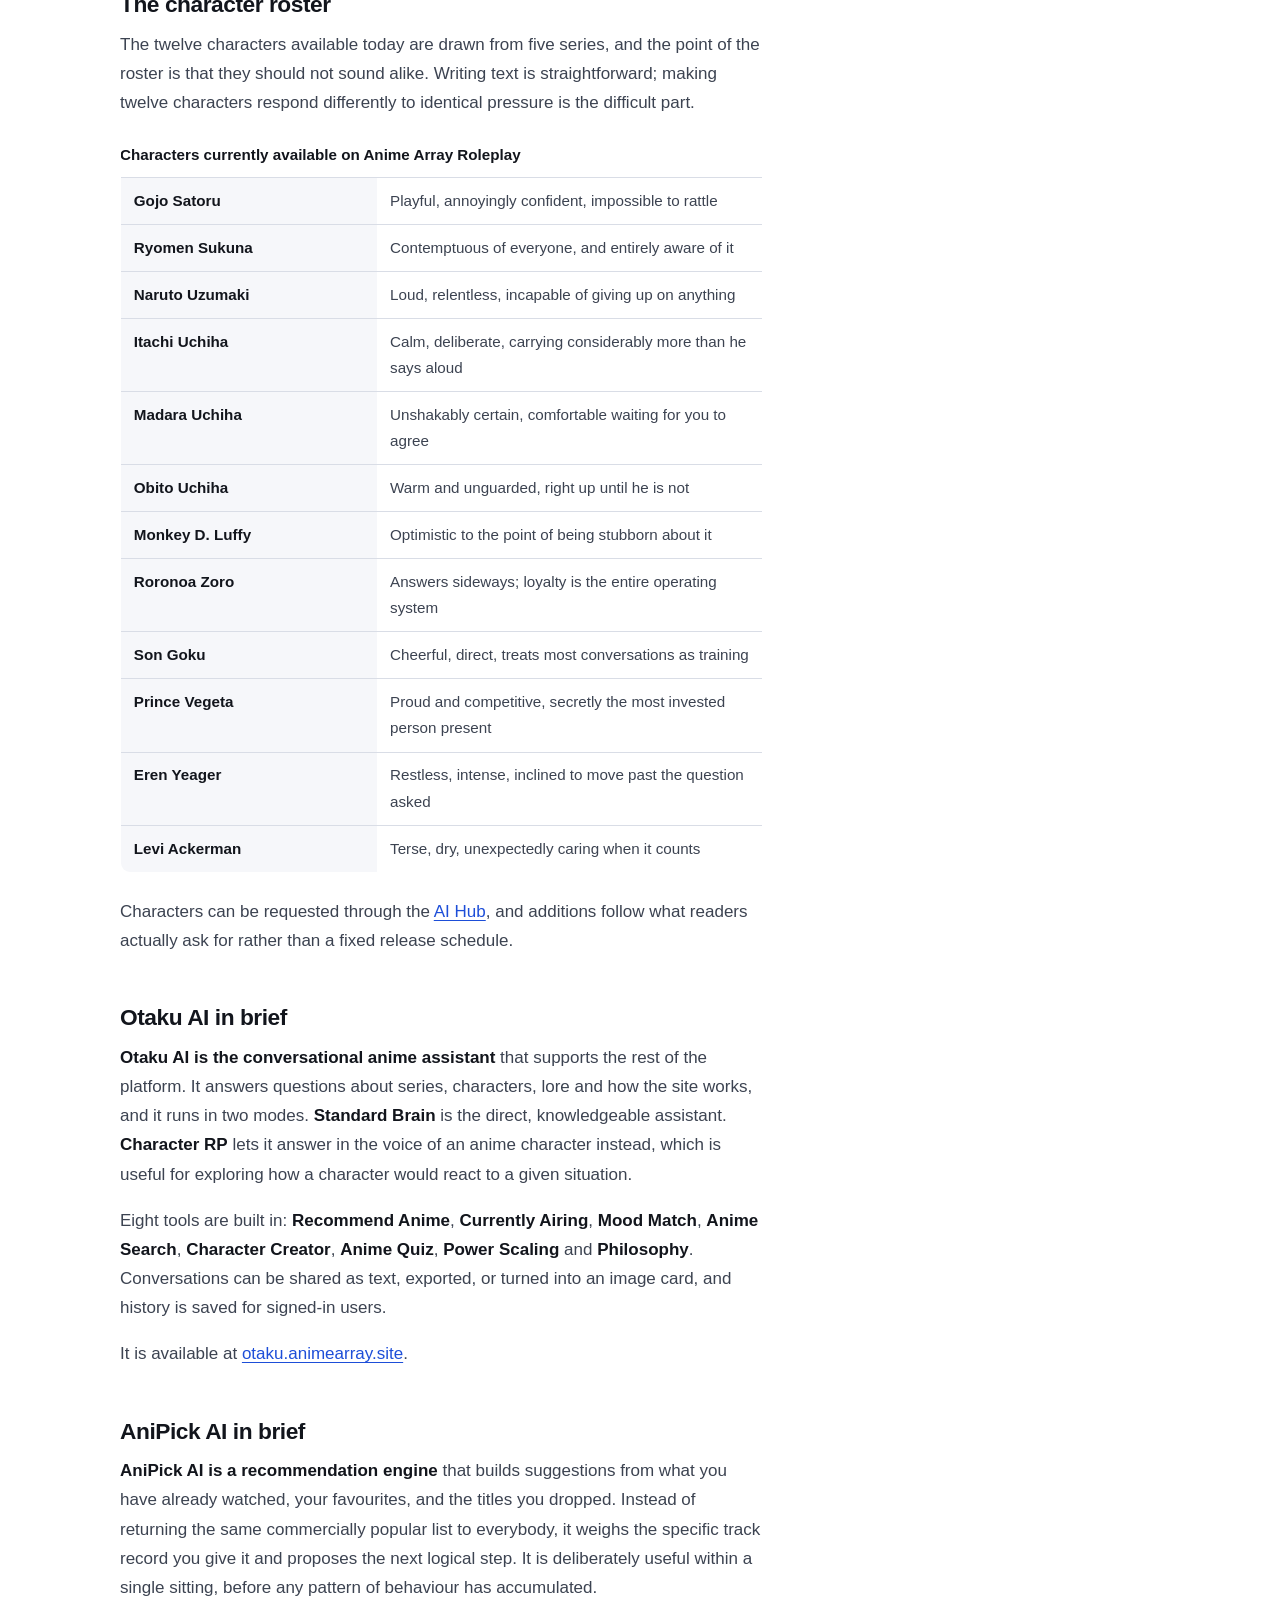
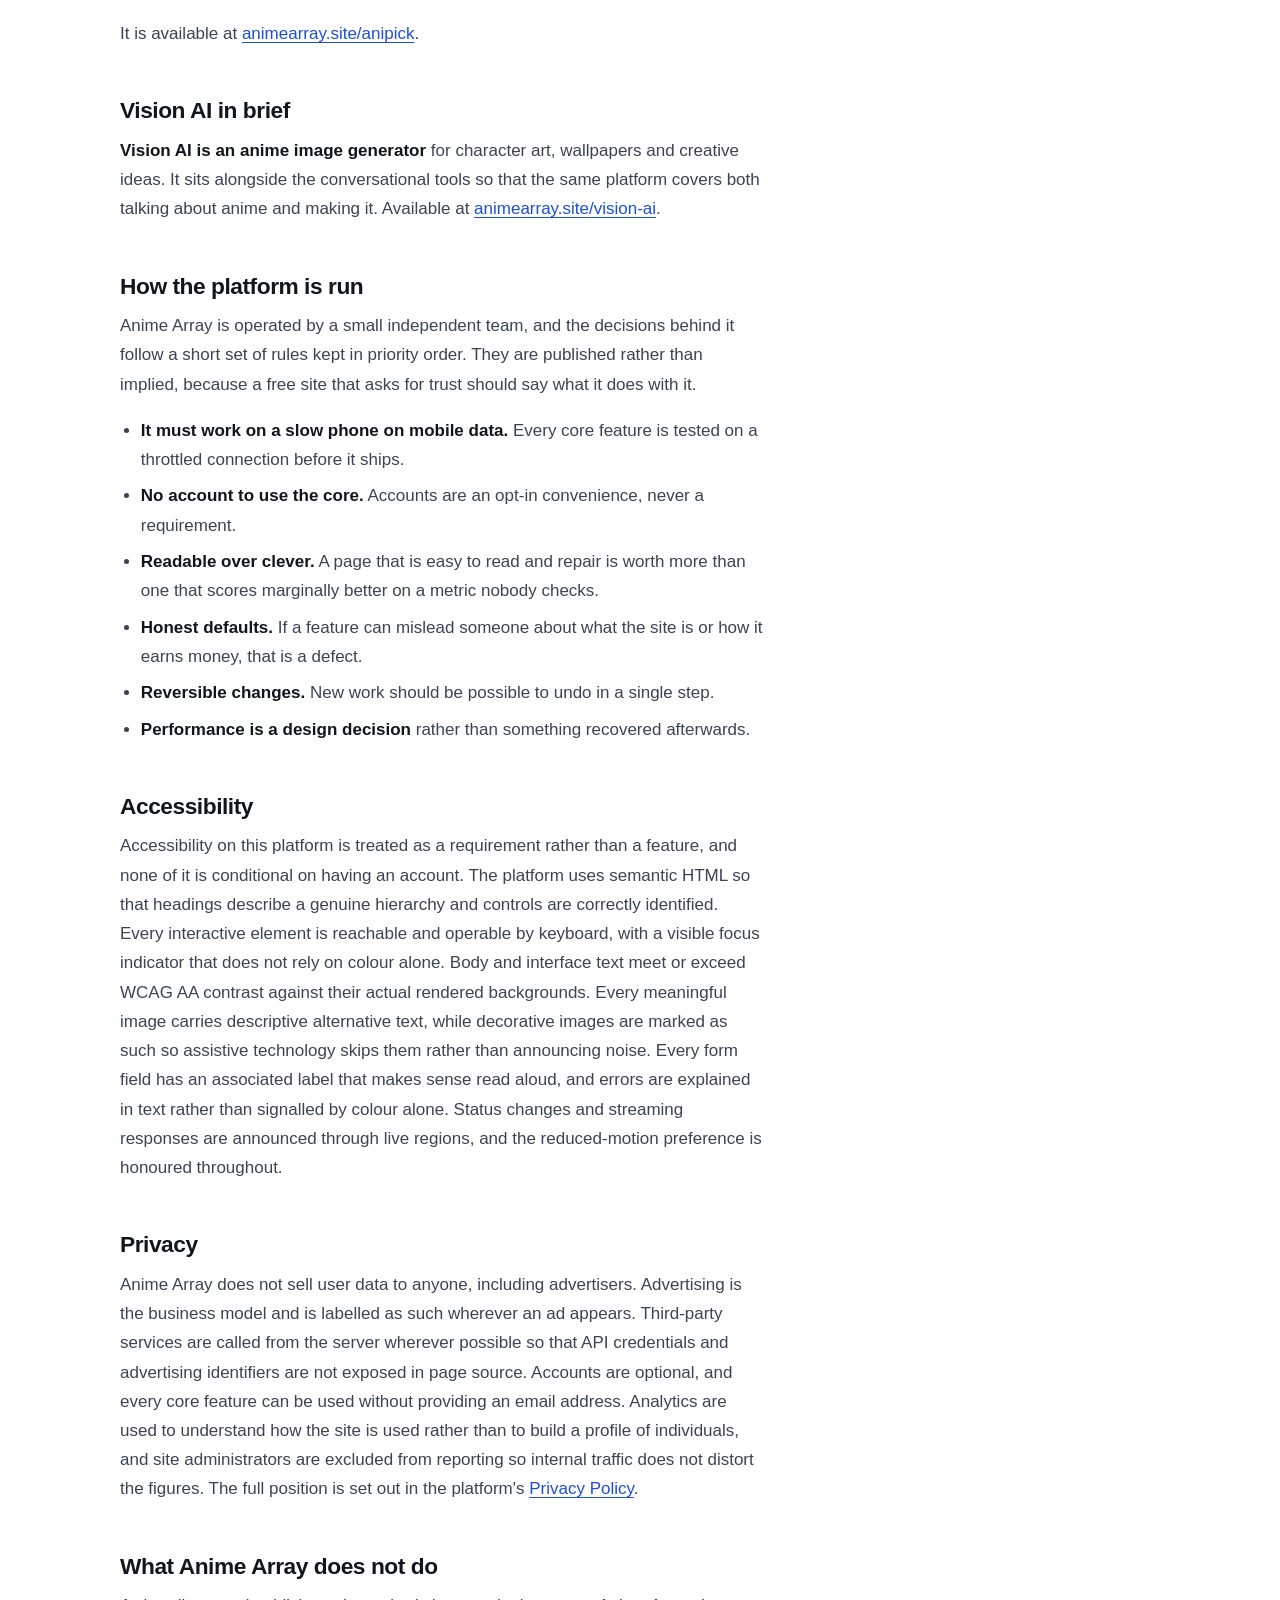
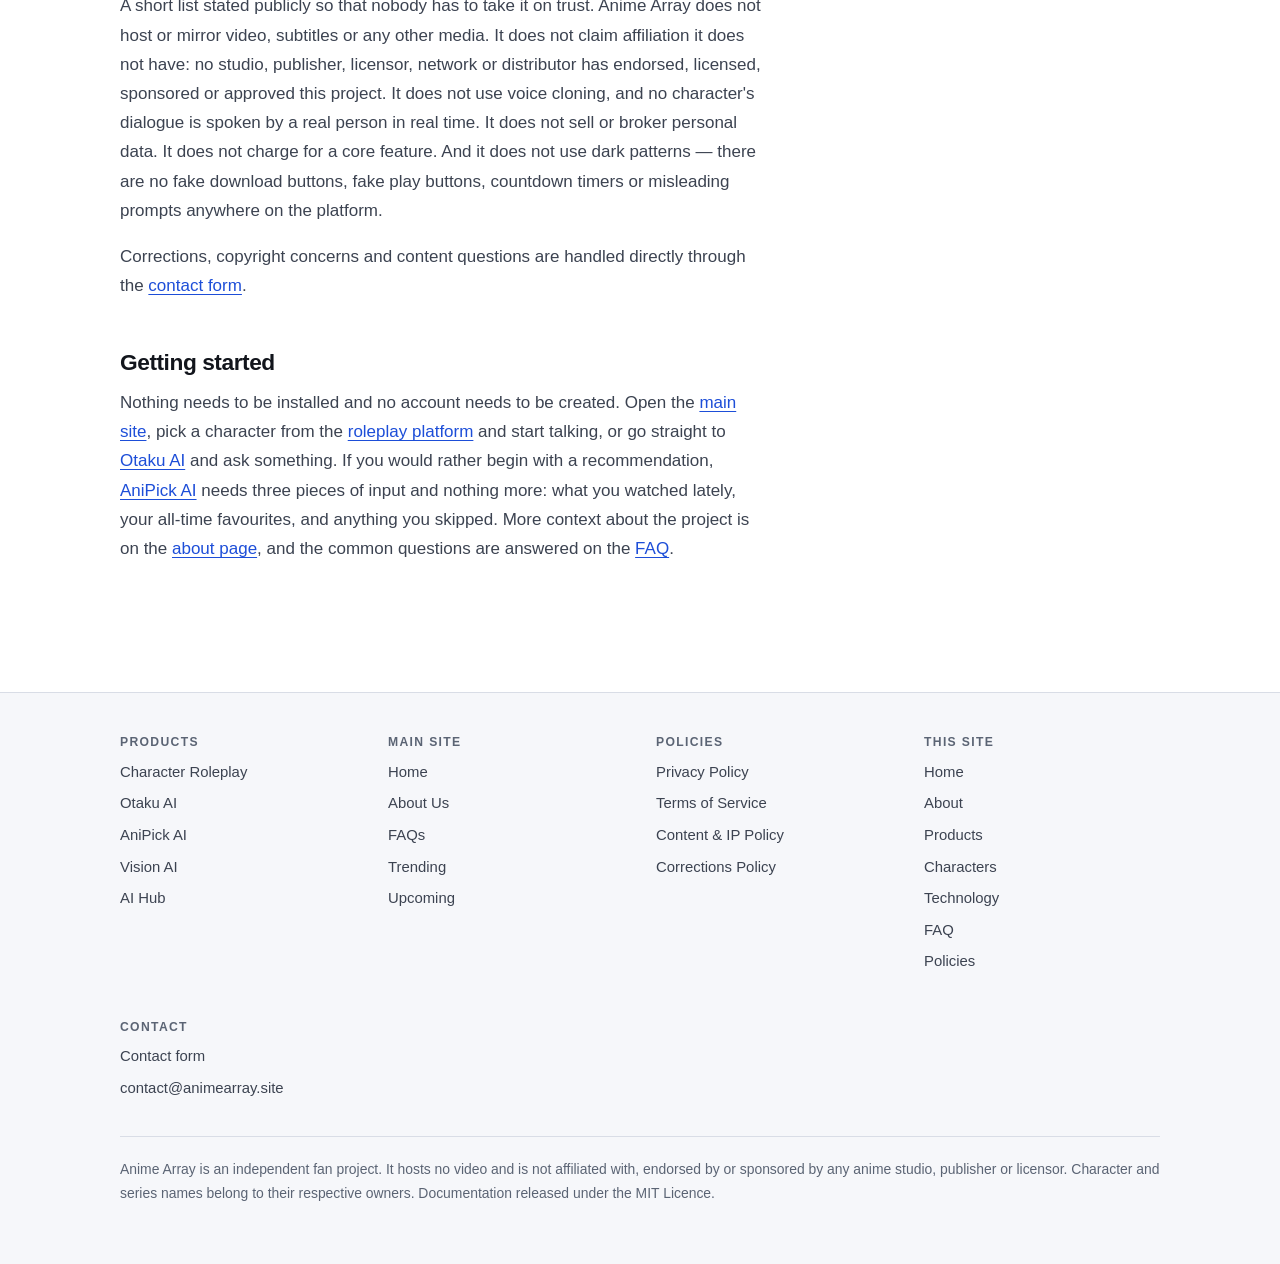
==== commit 5a728f72: "Make the header logo larger and tighter in its frame At 32px the mark was not legible. Two causes, b" ====
--- a/docs/index.html
+++ b/docs/index.html
@@ -140,7 +140,7 @@
 <header class="site">
   <div class="wrap bar">
     <a class="brand" href="index.html">
-      <img class="mark" src="assets/logo-128.png" alt="" width="32" height="32" decoding="async">
+      <img class="mark" src="assets/logo-64.png" srcset="assets/logo-64.png 1x, assets/logo-192.png 2x" alt="" width="38" height="38" decoding="async">
       <span>Anime Array</span>
     </a>
     <nav class="site" aria-label="Primary">
--- a/docs/assets/style.css
+++ b/docs/assets/style.css
@@ -95,24 +95,20 @@
   font-weight: 800; letter-spacing: -.02em; text-decoration: none;
   color: var(--ink); font-size: 1.05rem;
 }
-/* The real logo mark. The artwork carries its own circular shape and white
-   fill, so no background or rounding is applied here - doing either would
-   crop or box it. The logo is already sized generously enough that the white
-   circle merges into the white header rather than floating on it. */
+/* The real logo mark. The artwork supplies its own circular plate and its
+   speed lines extend beyond that circle, so nothing here may round, crop or
+   pad the image: a border-radius clips the speed lines off and the mark looks
+   broken. Dark mode needs no special case either, because the logo's own white
+   plate already separates it from the inverted header.
+
+   38px rather than 32px. The artwork is 995x1139, so fitting it to a square
+   leaves the mark at roughly 85% of the box width even before any margin. At
+   32px that left the circle barely 20px across and the lettering unreadable.
+   Nothing here may make this smaller without the mark ceasing to be legible. */
 .brand .mark {
-  width: 32px; height: 32px;
+  width: 38px; height: 38px;
   flex: 0 0 auto;
   display: block;
-}
-
-/* On dark surfaces the logo's white disc would glare. A subtle dark plate
-   keeps the disc from blowing out against the inverted header. */
-@media (prefers-color-scheme: dark) {
-  .brand .mark {
-    background: var(--paper-2);
-    border-radius: 50%;
-    padding: 1px;
-  }
 }
 
 nav.site { margin-left: auto; display: flex; gap: .25rem; flex-wrap: wrap; }
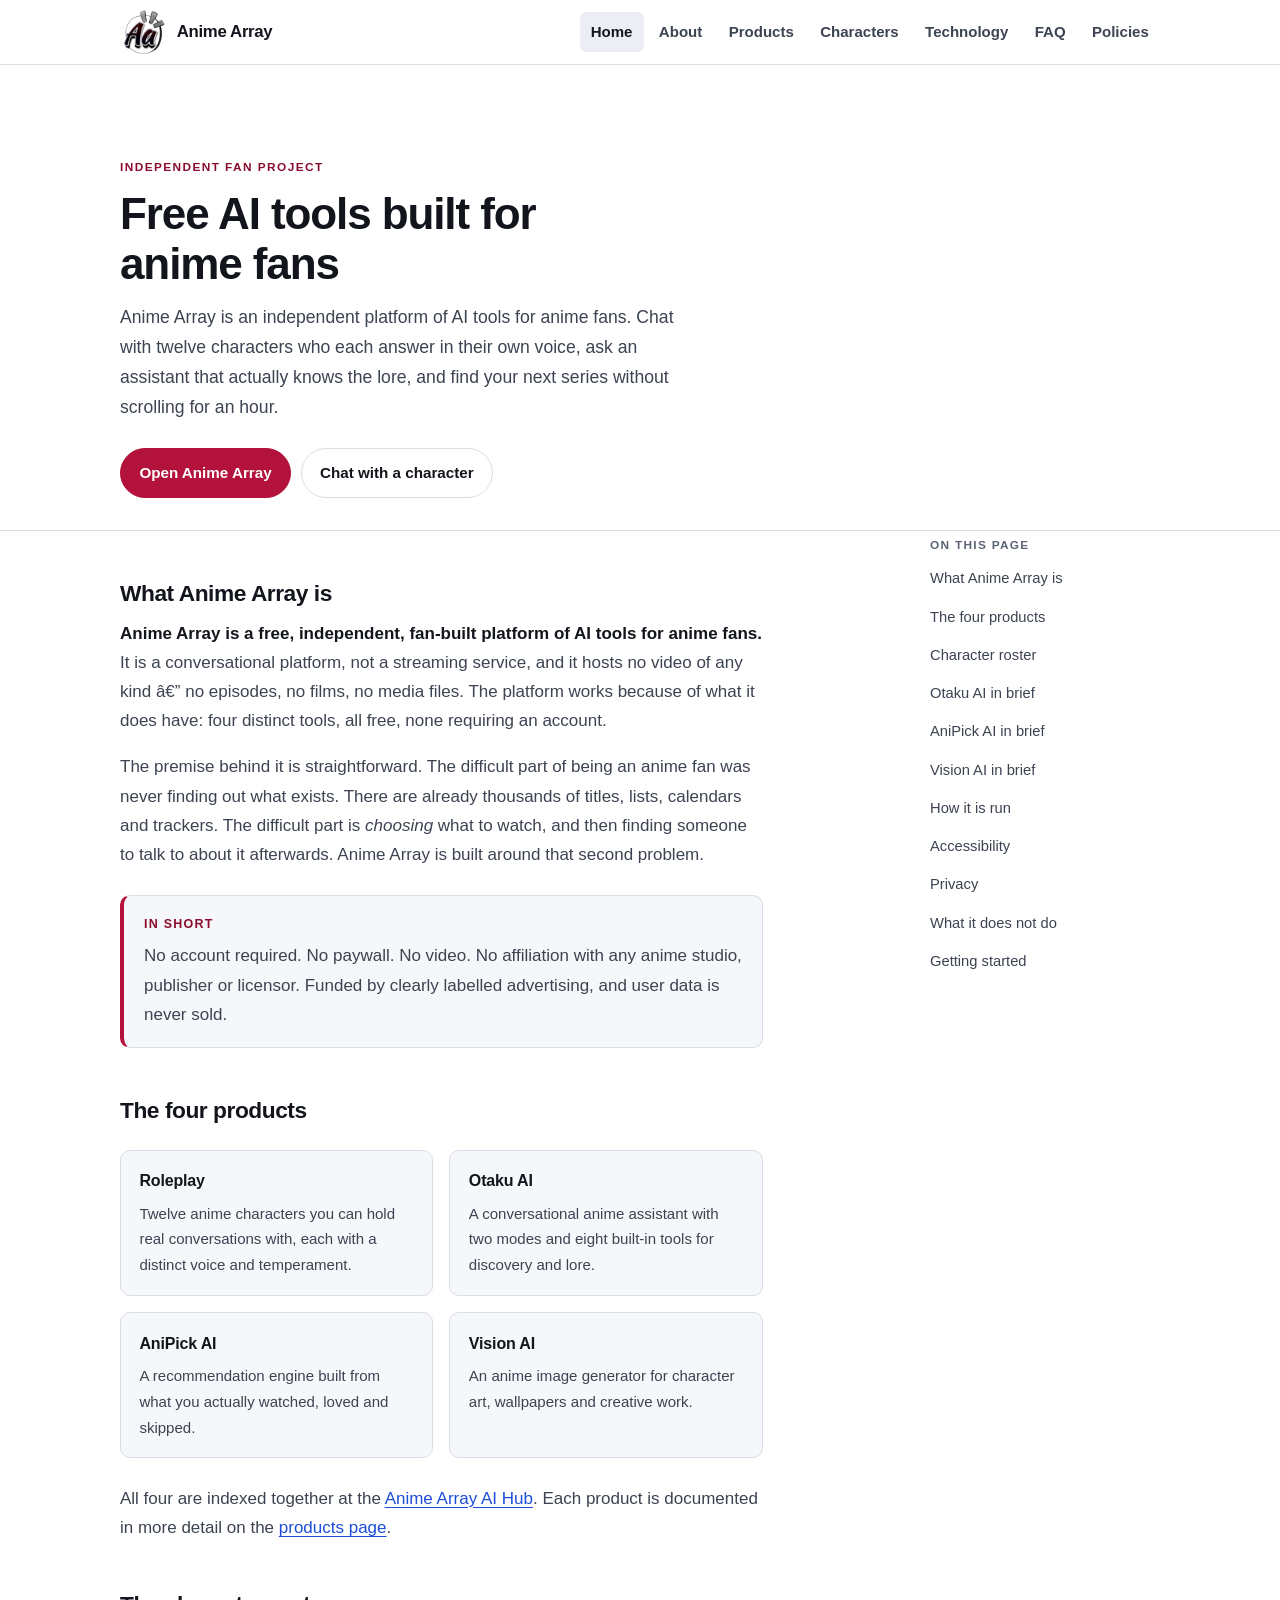
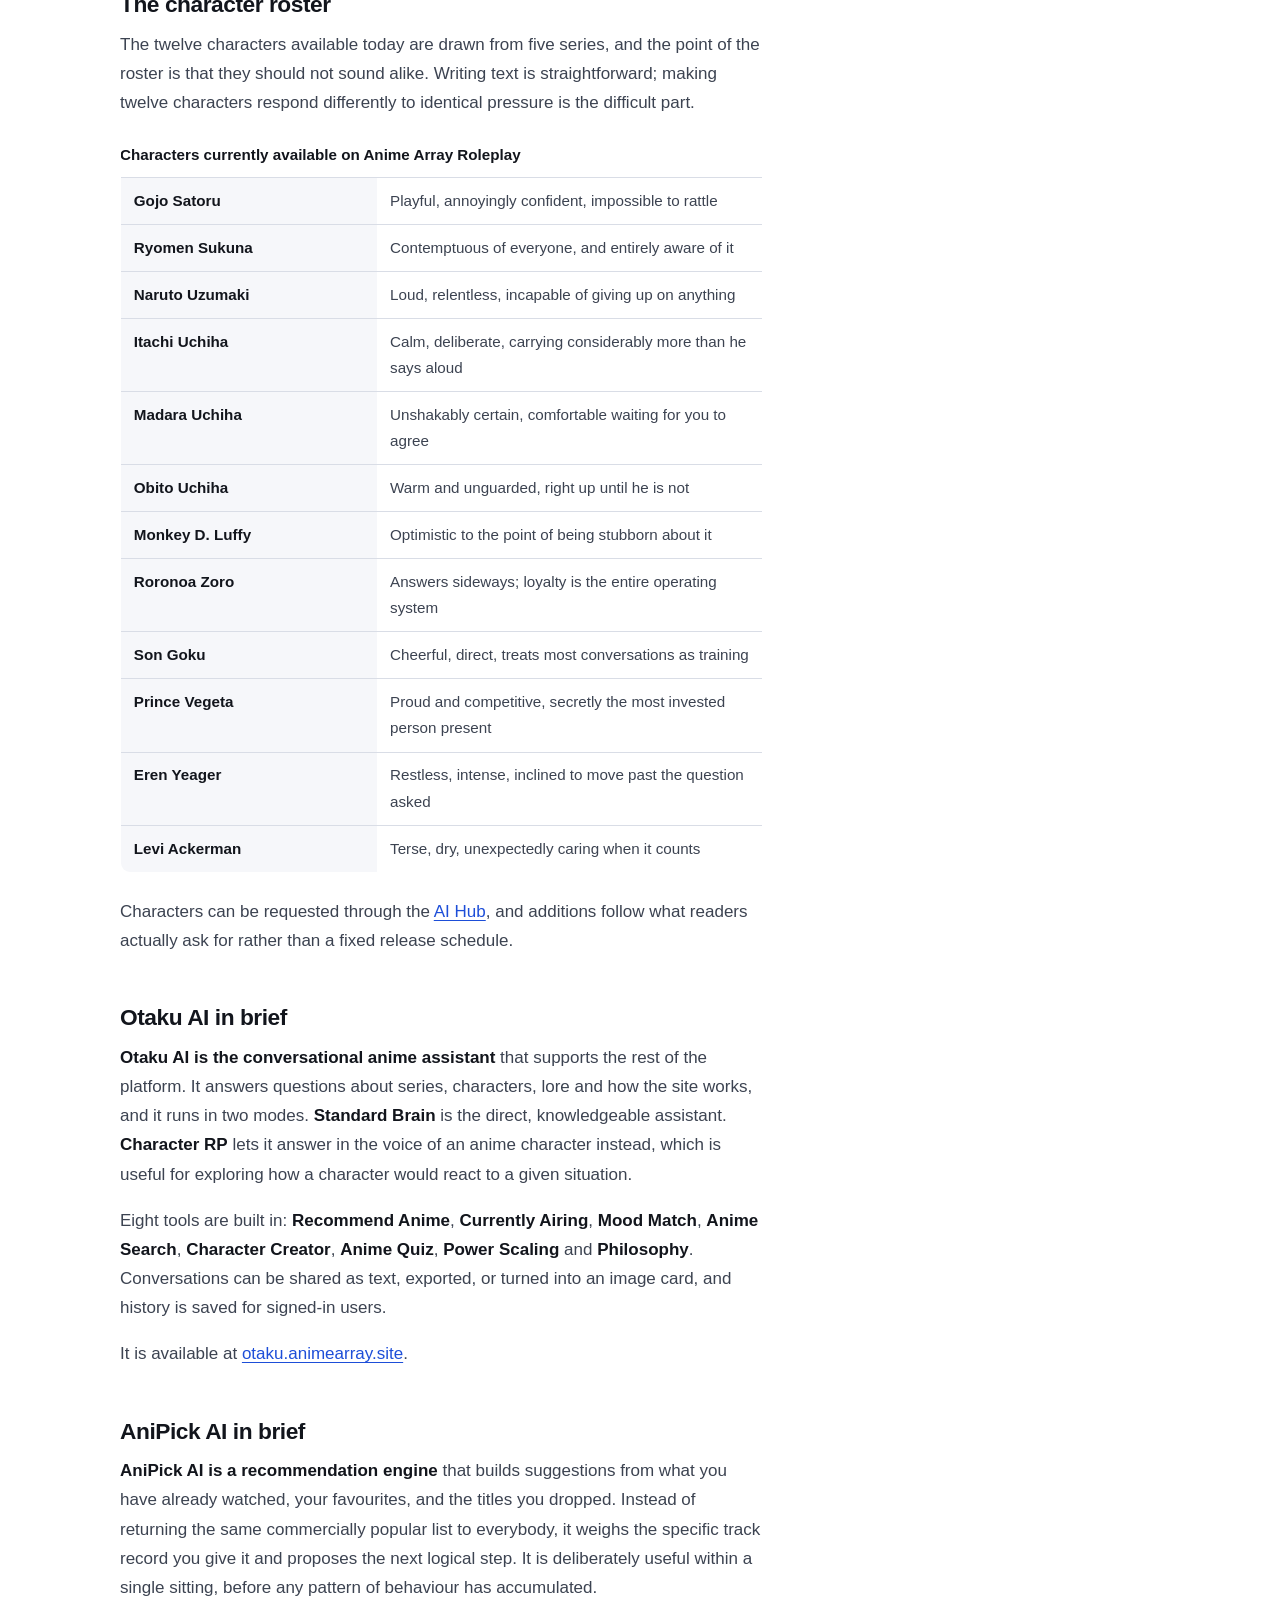
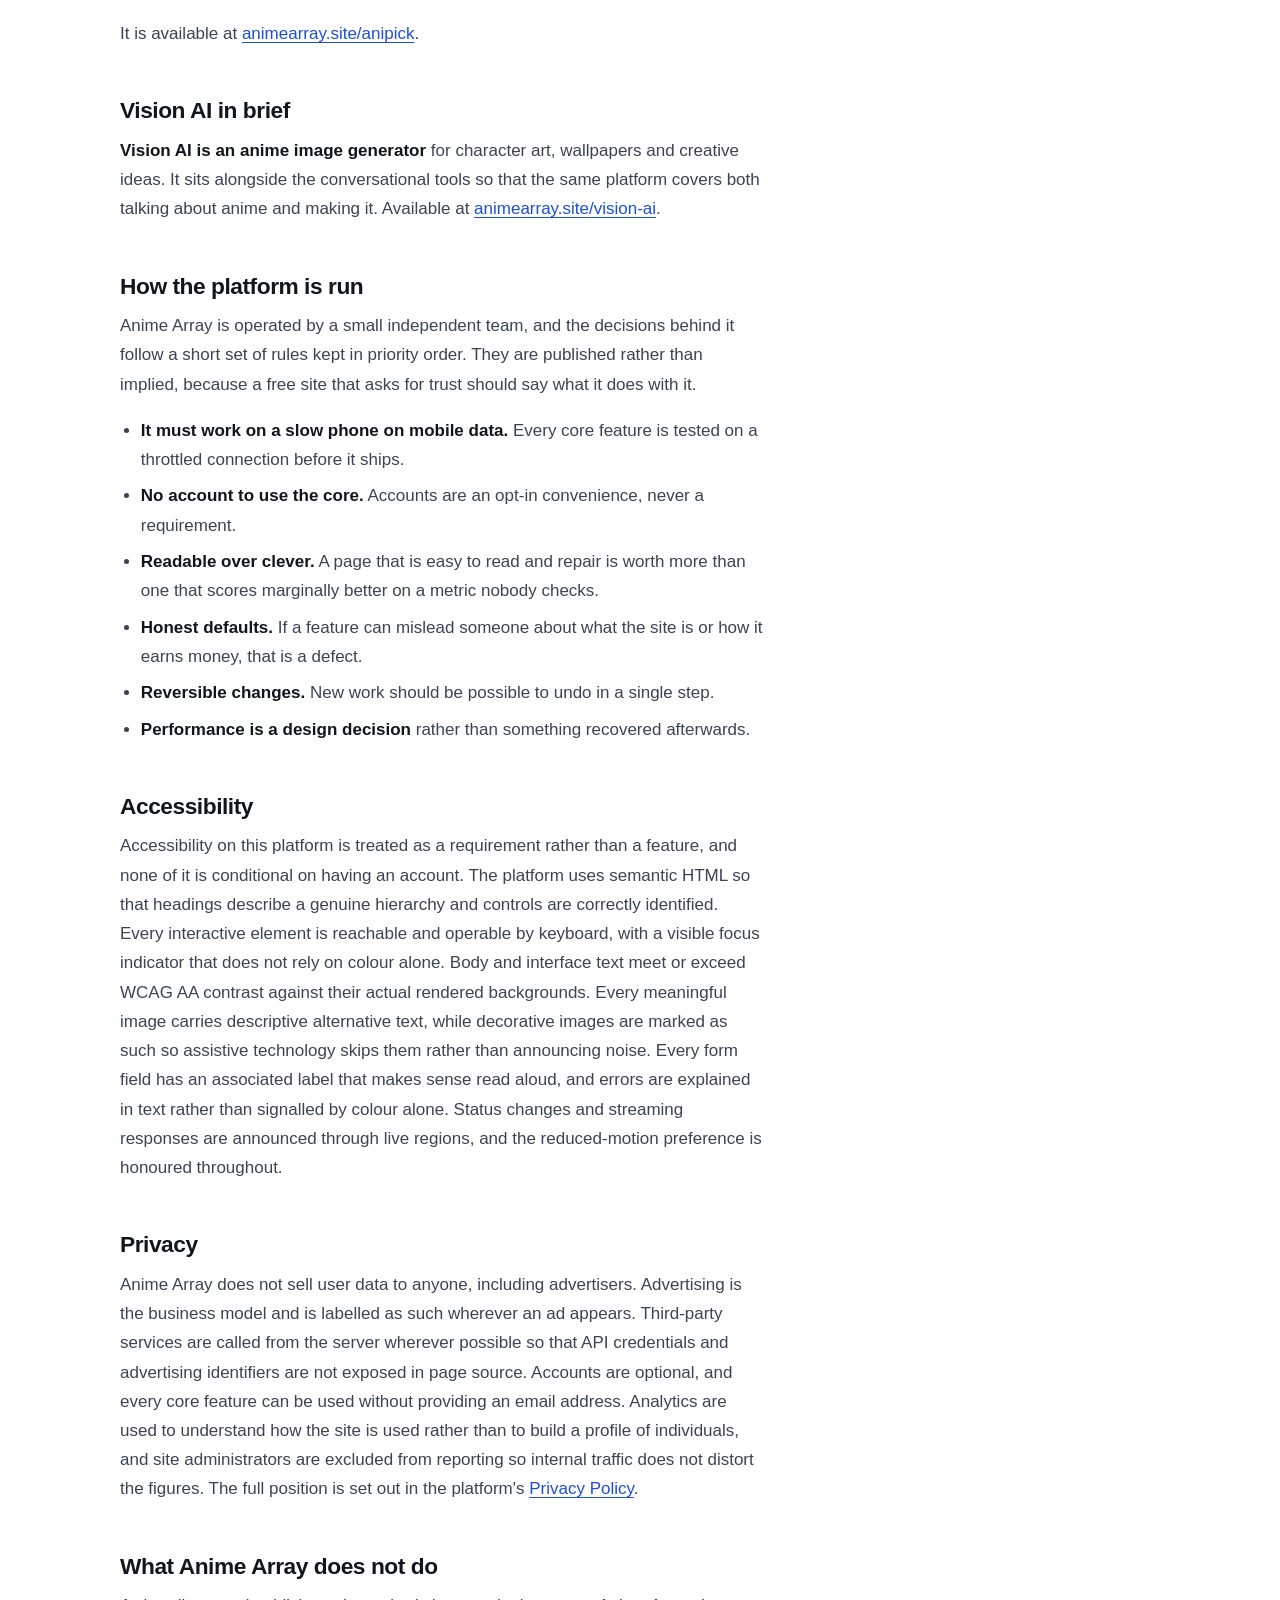
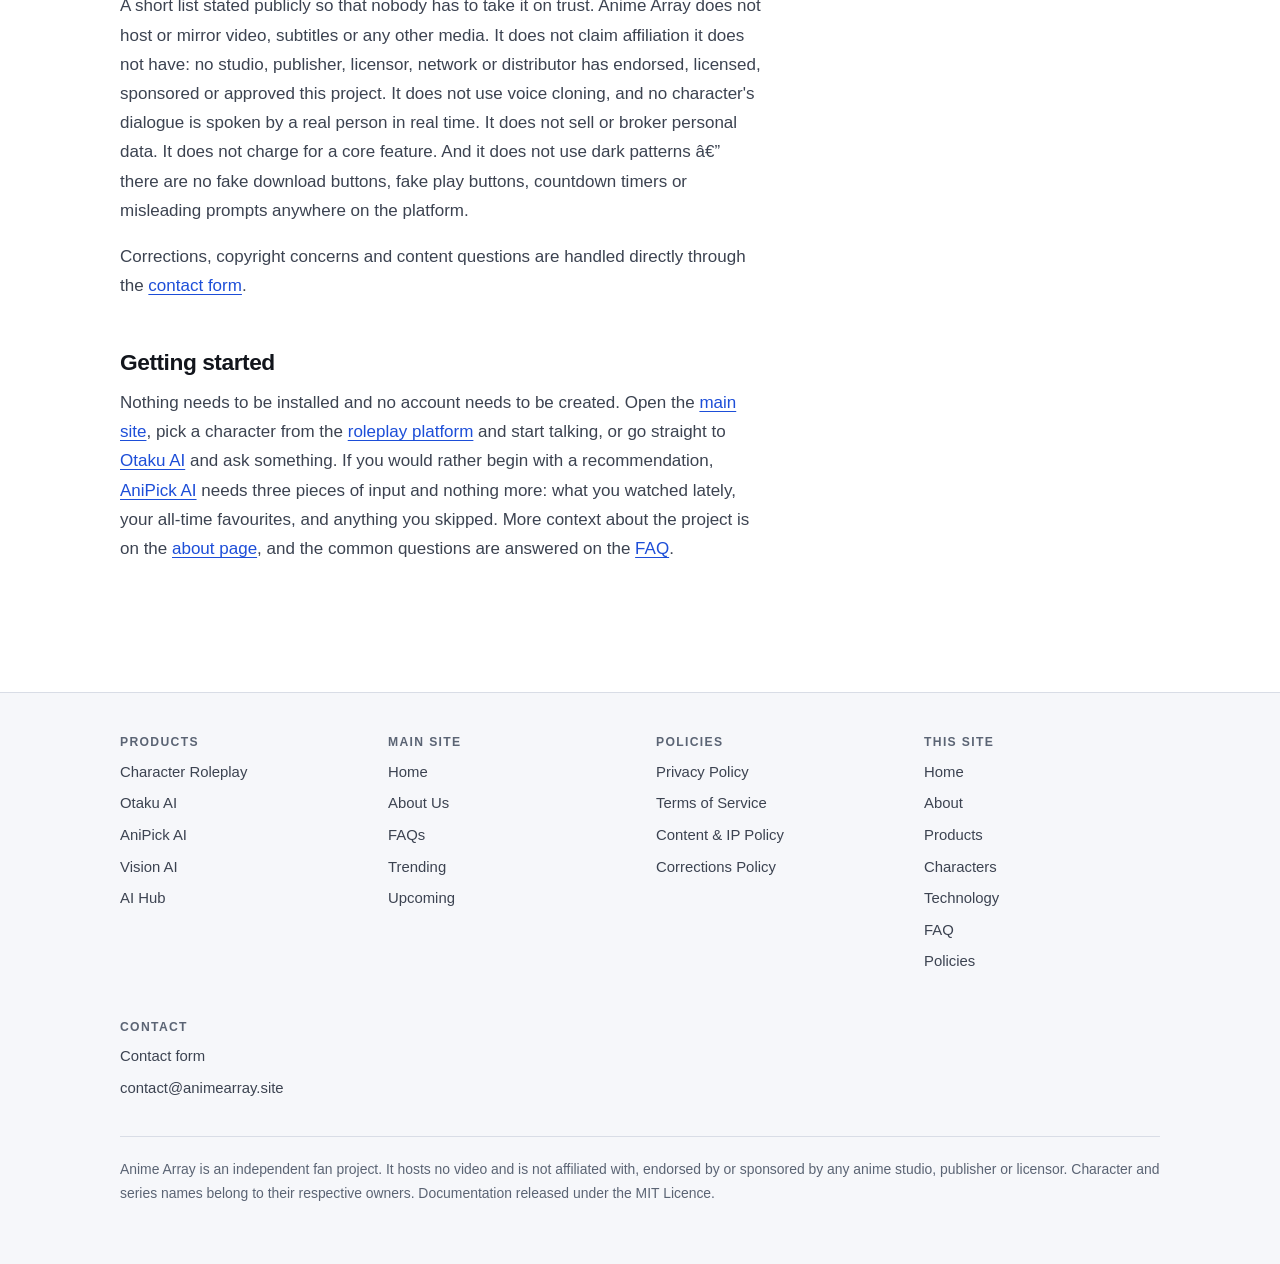
==== commit c3951b62: "Regenerate every logo asset from the owner's uploaded master The previous assets were derived from a" ====
--- a/docs/index.html
+++ b/docs/index.html
@@ -1,29 +1,29 @@
-<!DOCTYPE html>
+﻿<!DOCTYPE html>
 <html lang="en">
 <head>
 <meta charset="utf-8">
 <meta name="viewport" content="width=device-width, initial-scale=1">
-<title>Anime Array — Free AI tools for anime fans | Chat, Discover, Create</title>
+<title>Anime Array â€” Free AI tools for anime fans | Chat, Discover, Create</title>
 <meta name="description" content="Anime Array is a free platform of AI tools for anime fans. Chat with 12 characters in their own voice, ask Otaku AI about the lore, find your next series.">
 <meta name="theme-color" content="#b3123c">
 <link rel="canonical" href="https://muqeet-1138.github.io/Anime-Array/">
 
 <meta property="og:type" content="website">
 <meta property="og:site_name" content="Anime Array">
-<meta property="og:title" content="Anime Array — Free AI tools for anime fans">
+<meta property="og:title" content="Anime Array â€” Free AI tools for anime fans">
 <meta property="og:description" content="Chat with 12 anime characters who answer in their own voice. An AI assistant that knows the lore. Free, no account required.">
 <meta property="og:url" content="https://muqeet-1138.github.io/Anime-Array/">
 <meta property="og:image" content="https://muqeet-1138.github.io/Anime-Array/assets/og-default.png">
 <meta property="og:image:width" content="1200">
 <meta property="og:image:height" content="630">
 <meta property="og:image:type" content="image/png">
-<meta property="og:image:alt" content="Anime Array — free AI tools for anime fans">
+<meta property="og:image:alt" content="Anime Array â€” free AI tools for anime fans">
 <meta name="twitter:image" content="https://muqeet-1138.github.io/Anime-Array/assets/og-default.png">
-<meta name="twitter:image:alt" content="Anime Array — free AI tools for anime fans">
+<meta name="twitter:image:alt" content="Anime Array â€” free AI tools for anime fans">
 <meta property="og:locale" content="en_GB">
 
 <meta name="twitter:card" content="summary_large_image">
-<meta name="twitter:title" content="Anime Array — Free AI tools for anime fans">
+<meta name="twitter:title" content="Anime Array â€” Free AI tools for anime fans">
 <meta name="twitter:description" content="Chat with 12 anime characters who answer in their own voice. Free, no signup required.">
 
 <link rel="icon" href="assets/favicon.ico" sizes="any">
@@ -140,7 +140,7 @@
 <header class="site">
   <div class="wrap bar">
     <a class="brand" href="index.html">
-      <img class="mark" src="assets/logo-64.png" srcset="assets/logo-64.png 1x, assets/logo-192.png 2x" alt="" width="38" height="38" decoding="async">
+      <img class="mark" src="assets/logo-64.png" srcset="assets/logo-64.png 1x, assets/logo-192.png 2x" alt="" width="48" height="48" decoding="async">
       <span>Anime Array</span>
     </a>
     <nav class="site" aria-label="Primary">
@@ -173,7 +173,7 @@
       <article>
 
         <h2 id="what">What Anime Array is</h2>
-        <p><strong>Anime Array is a free, independent, fan-built platform of AI tools for anime fans.</strong> It is a conversational platform, not a streaming service, and it hosts no video of any kind — no episodes, no films, no media files. The platform works because of what it does have: four distinct tools, all free, none requiring an account.</p>
+        <p><strong>Anime Array is a free, independent, fan-built platform of AI tools for anime fans.</strong> It is a conversational platform, not a streaming service, and it hosts no video of any kind â€” no episodes, no films, no media files. The platform works because of what it does have: four distinct tools, all free, none requiring an account.</p>
         <p>The premise behind it is straightforward. The difficult part of being an anime fan was never finding out what exists. There are already thousands of titles, lists, calendars and trackers. The difficult part is <em>choosing</em> what to watch, and then finding someone to talk to about it afterwards. Anime Array is built around that second problem.</p>
 
         <div class="callout">
@@ -253,7 +253,7 @@
         <p>Anime Array does not sell user data to anyone, including advertisers. Advertising is the business model and is labelled as such wherever an ad appears. Third-party services are called from the server wherever possible so that API credentials and advertising identifiers are not exposed in page source. Accounts are optional, and every core feature can be used without providing an email address. Analytics are used to understand how the site is used rather than to build a profile of individuals, and site administrators are excluded from reporting so internal traffic does not distort the figures. The full position is set out in the platform's <a href="https://animearray.site/privacy-policy/">Privacy Policy</a>.</p>
 
         <h2 id="not">What Anime Array does not do</h2>
-        <p>A short list stated publicly so that nobody has to take it on trust. Anime Array does not host or mirror video, subtitles or any other media. It does not claim affiliation it does not have: no studio, publisher, licensor, network or distributor has endorsed, licensed, sponsored or approved this project. It does not use voice cloning, and no character's dialogue is spoken by a real person in real time. It does not sell or broker personal data. It does not charge for a core feature. And it does not use dark patterns — there are no fake download buttons, fake play buttons, countdown timers or misleading prompts anywhere on the platform.</p>
+        <p>A short list stated publicly so that nobody has to take it on trust. Anime Array does not host or mirror video, subtitles or any other media. It does not claim affiliation it does not have: no studio, publisher, licensor, network or distributor has endorsed, licensed, sponsored or approved this project. It does not use voice cloning, and no character's dialogue is spoken by a real person in real time. It does not sell or broker personal data. It does not charge for a core feature. And it does not use dark patterns â€” there are no fake download buttons, fake play buttons, countdown timers or misleading prompts anywhere on the platform.</p>
         <p>Corrections, copyright concerns and content questions are handled directly through the <a href="https://animearray.site/contact-us/">contact form</a>.</p>
 
         <h2 id="start">Getting started</h2>
--- a/docs/assets/style.css
+++ b/docs/assets/style.css
@@ -95,20 +95,27 @@
   font-weight: 800; letter-spacing: -.02em; text-decoration: none;
   color: var(--ink); font-size: 1.05rem;
 }
-/* The real logo mark. The artwork supplies its own circular plate and its
-   speed lines extend beyond that circle, so nothing here may round, crop or
-   pad the image: a border-radius clips the speed lines off and the mark looks
-   broken. Dark mode needs no special case either, because the logo's own white
-   plate already separates it from the inverted header.
-
-   38px rather than 32px. The artwork is 995x1139, so fitting it to a square
-   leaves the mark at roughly 85% of the box width even before any margin. At
-   32px that left the circle barely 20px across and the lettering unreadable.
-   Nothing here may make this smaller without the mark ceasing to be legible. */
+/* The Anime Array logo, used exactly as supplied.
+
+   The owner uploaded a 1600x1600 master in which the artwork fills 84% of the
+   width and 90% of the height, centred at 52% across and 46% down. The full
+   canvas is kept: nothing is cropped, re-centred, rounded or recoloured.
+
+   Only the opaque white surrounding the artwork is made transparent, so the
+   mark composites cleanly on the dark header instead of sitting in a white
+   box. The white plate inside the black circle outline is part of the artwork
+   and is preserved.
+
+   48px: with the artwork at 84% of the canvas that leaves roughly 40px of
+   visible mark. The offsets are layout only - they line the artwork up with
+   the wordmark and alter no pixel of the image. */
 .brand .mark {
-  width: 38px; height: 38px;
+  width: 48px; height: 48px;
   flex: 0 0 auto;
   display: block;
+  position: relative;
+  left: -1px;
+  top: 2px;
 }
 
 nav.site { margin-left: auto; display: flex; gap: .25rem; flex-wrap: wrap; }
